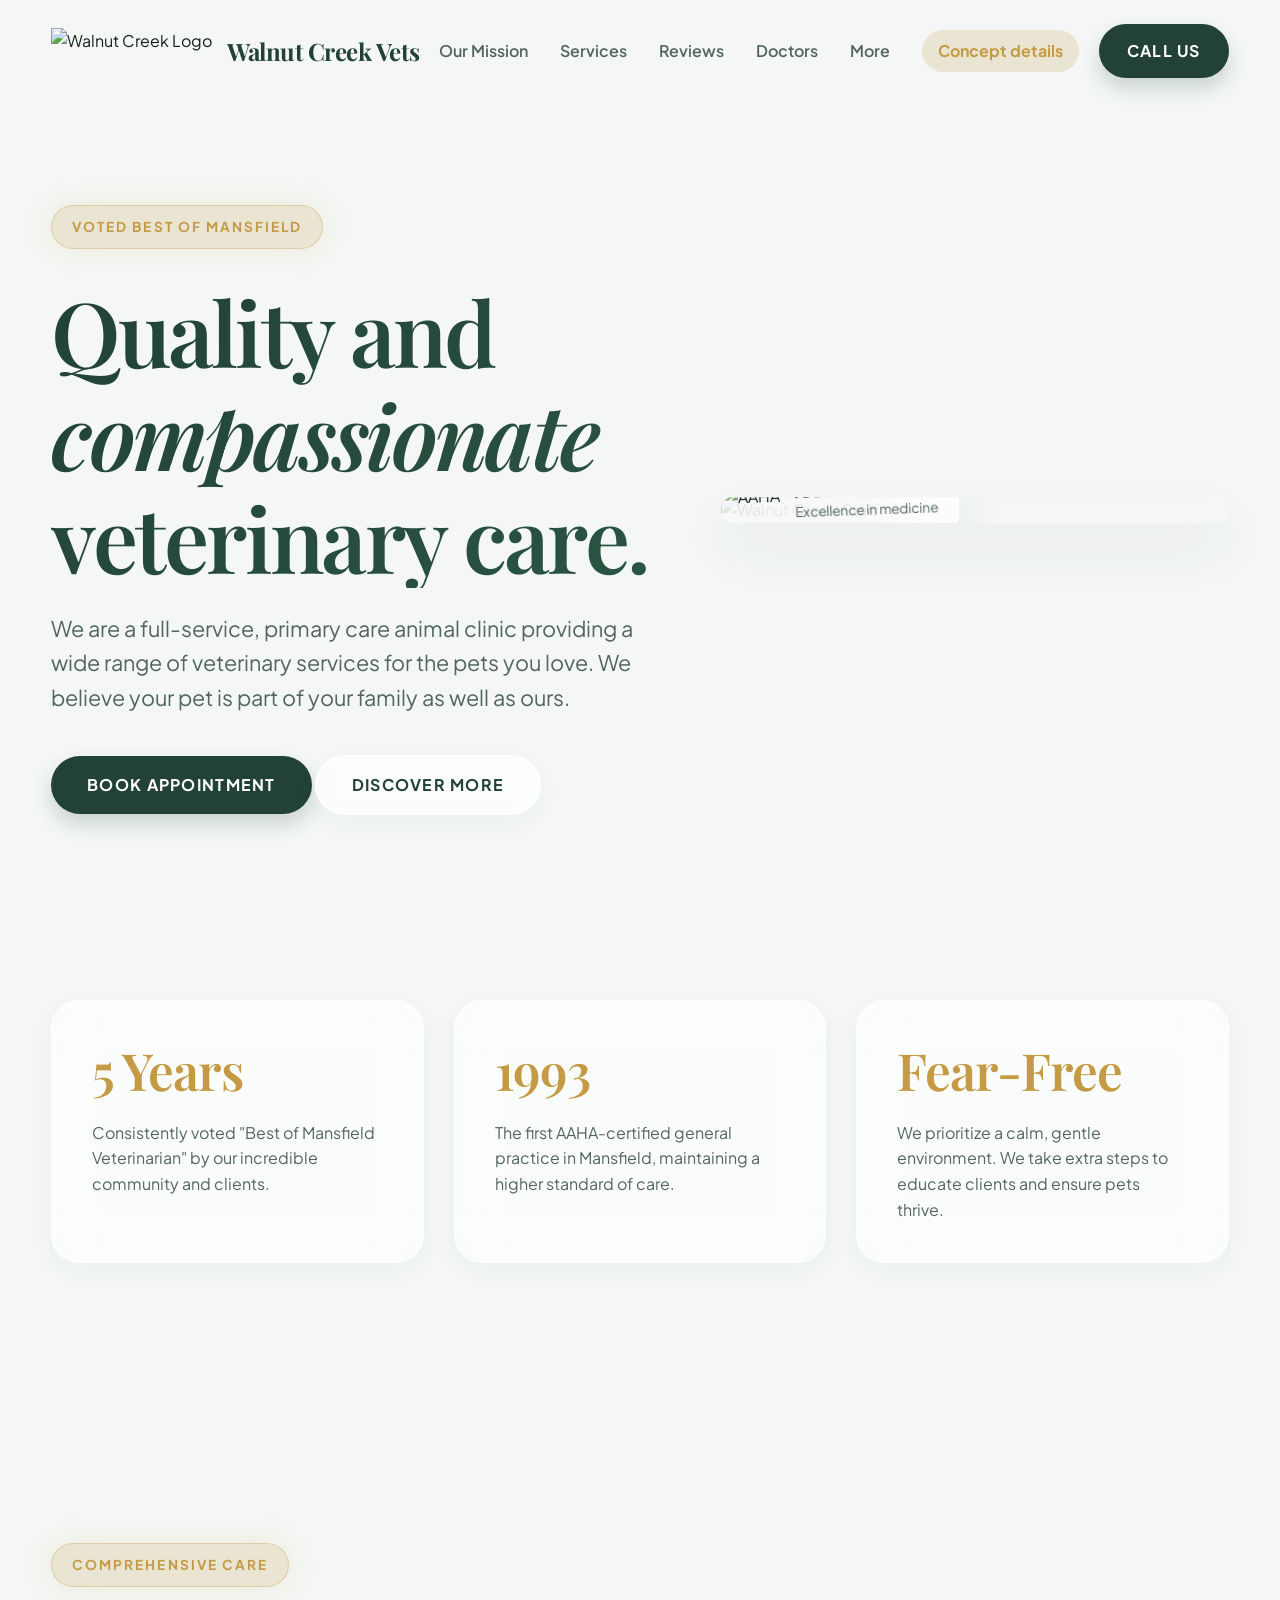
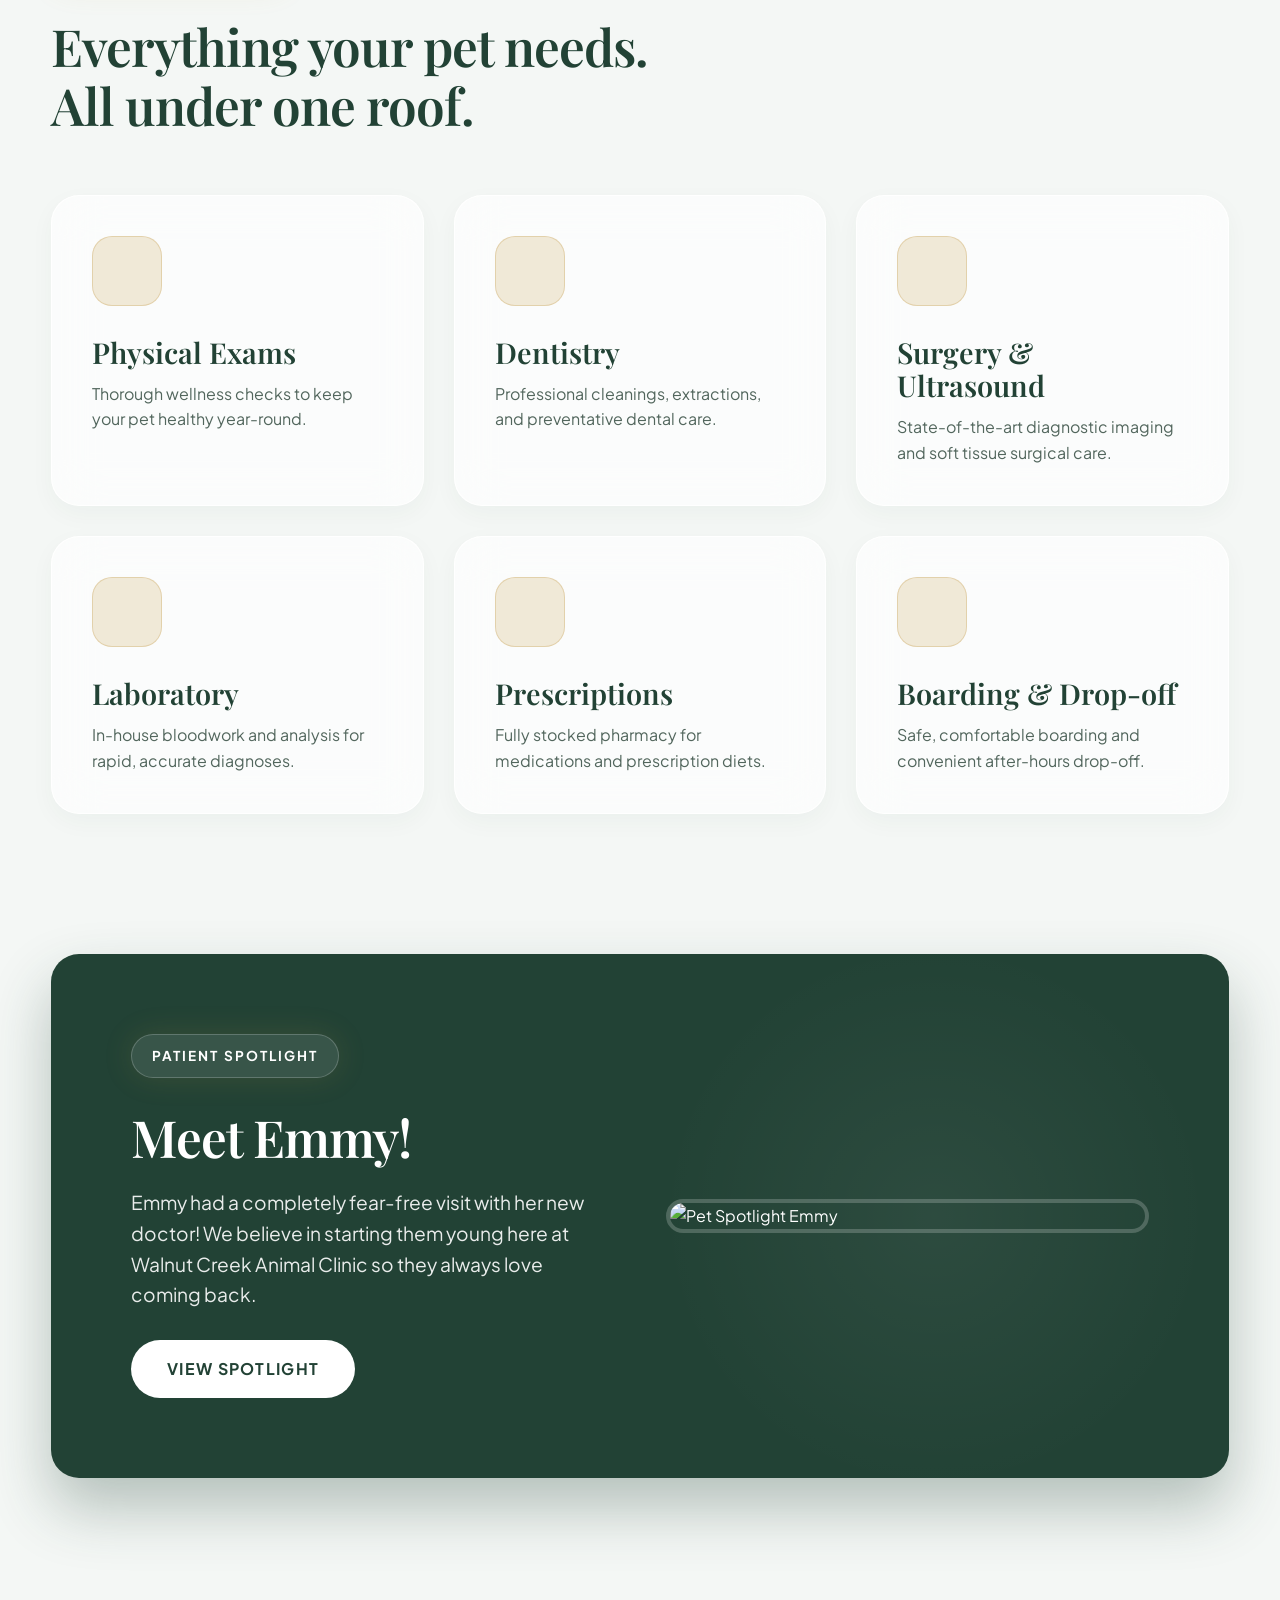
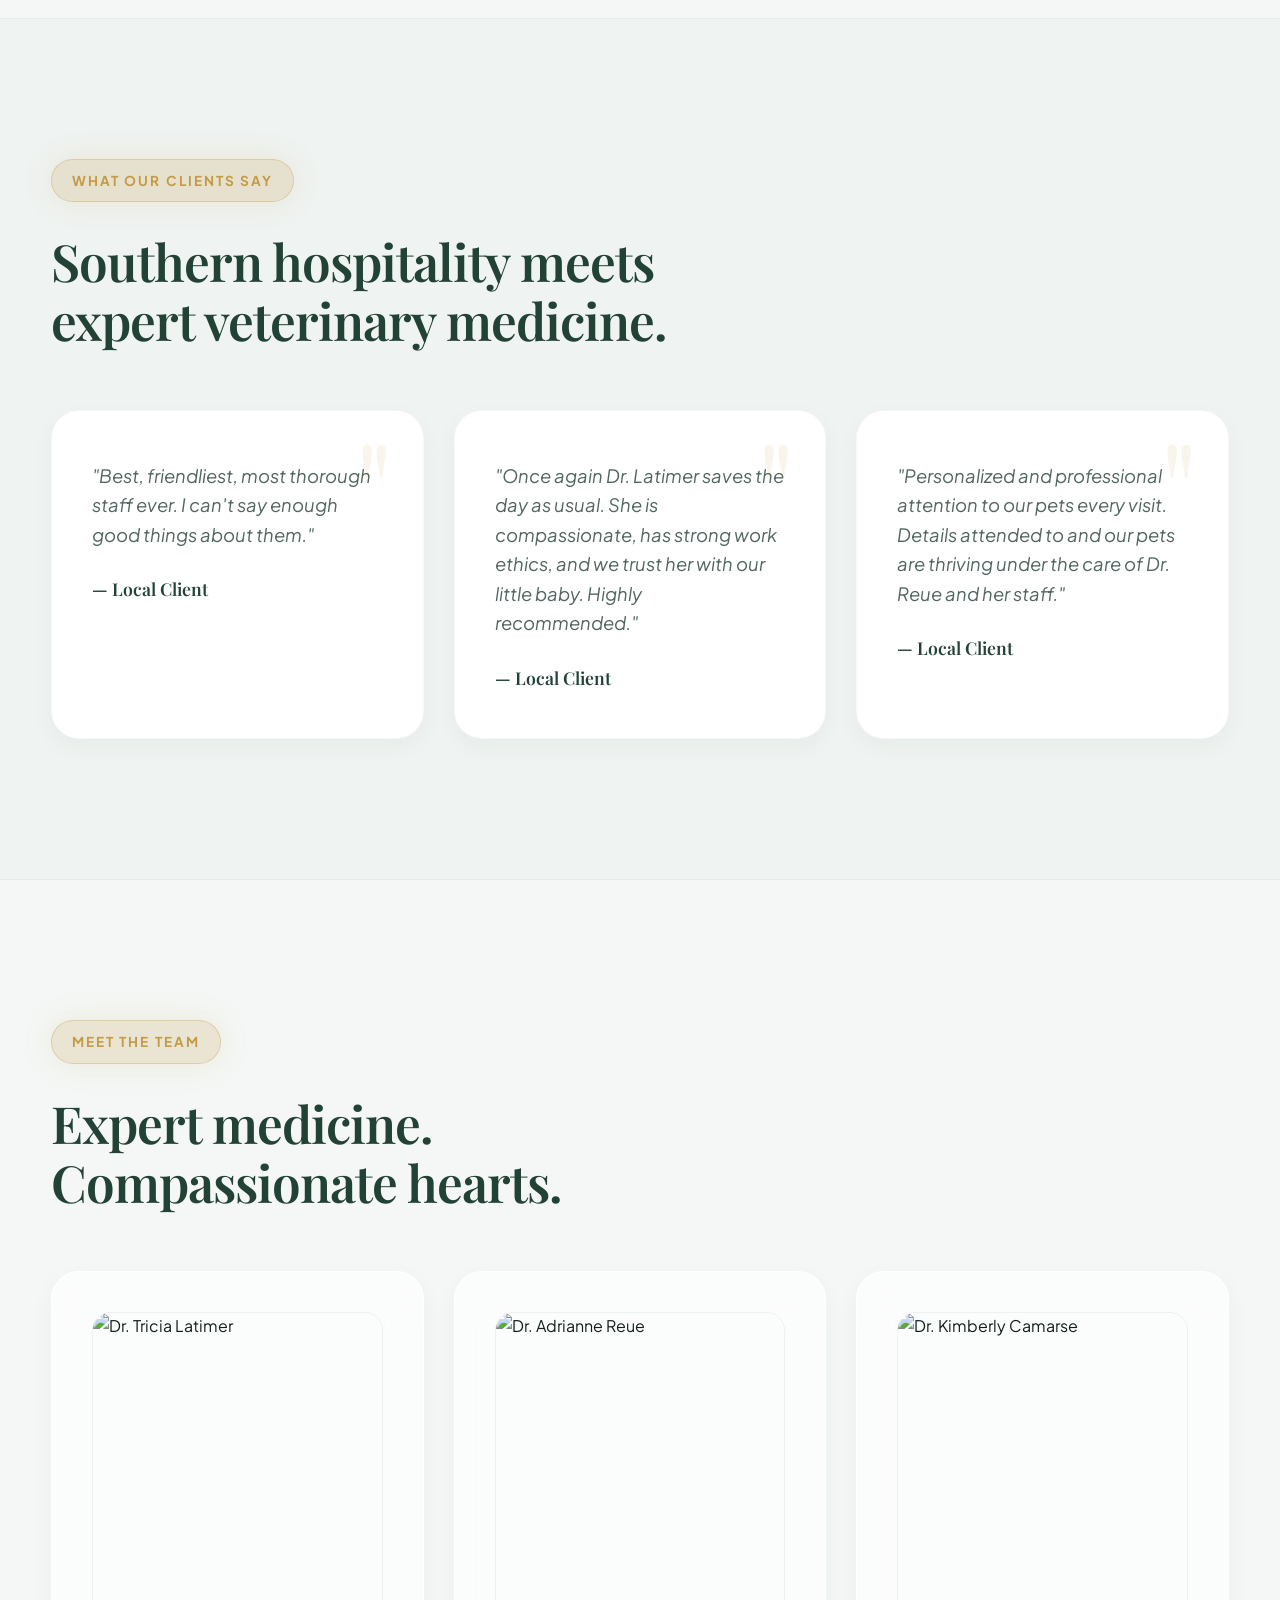
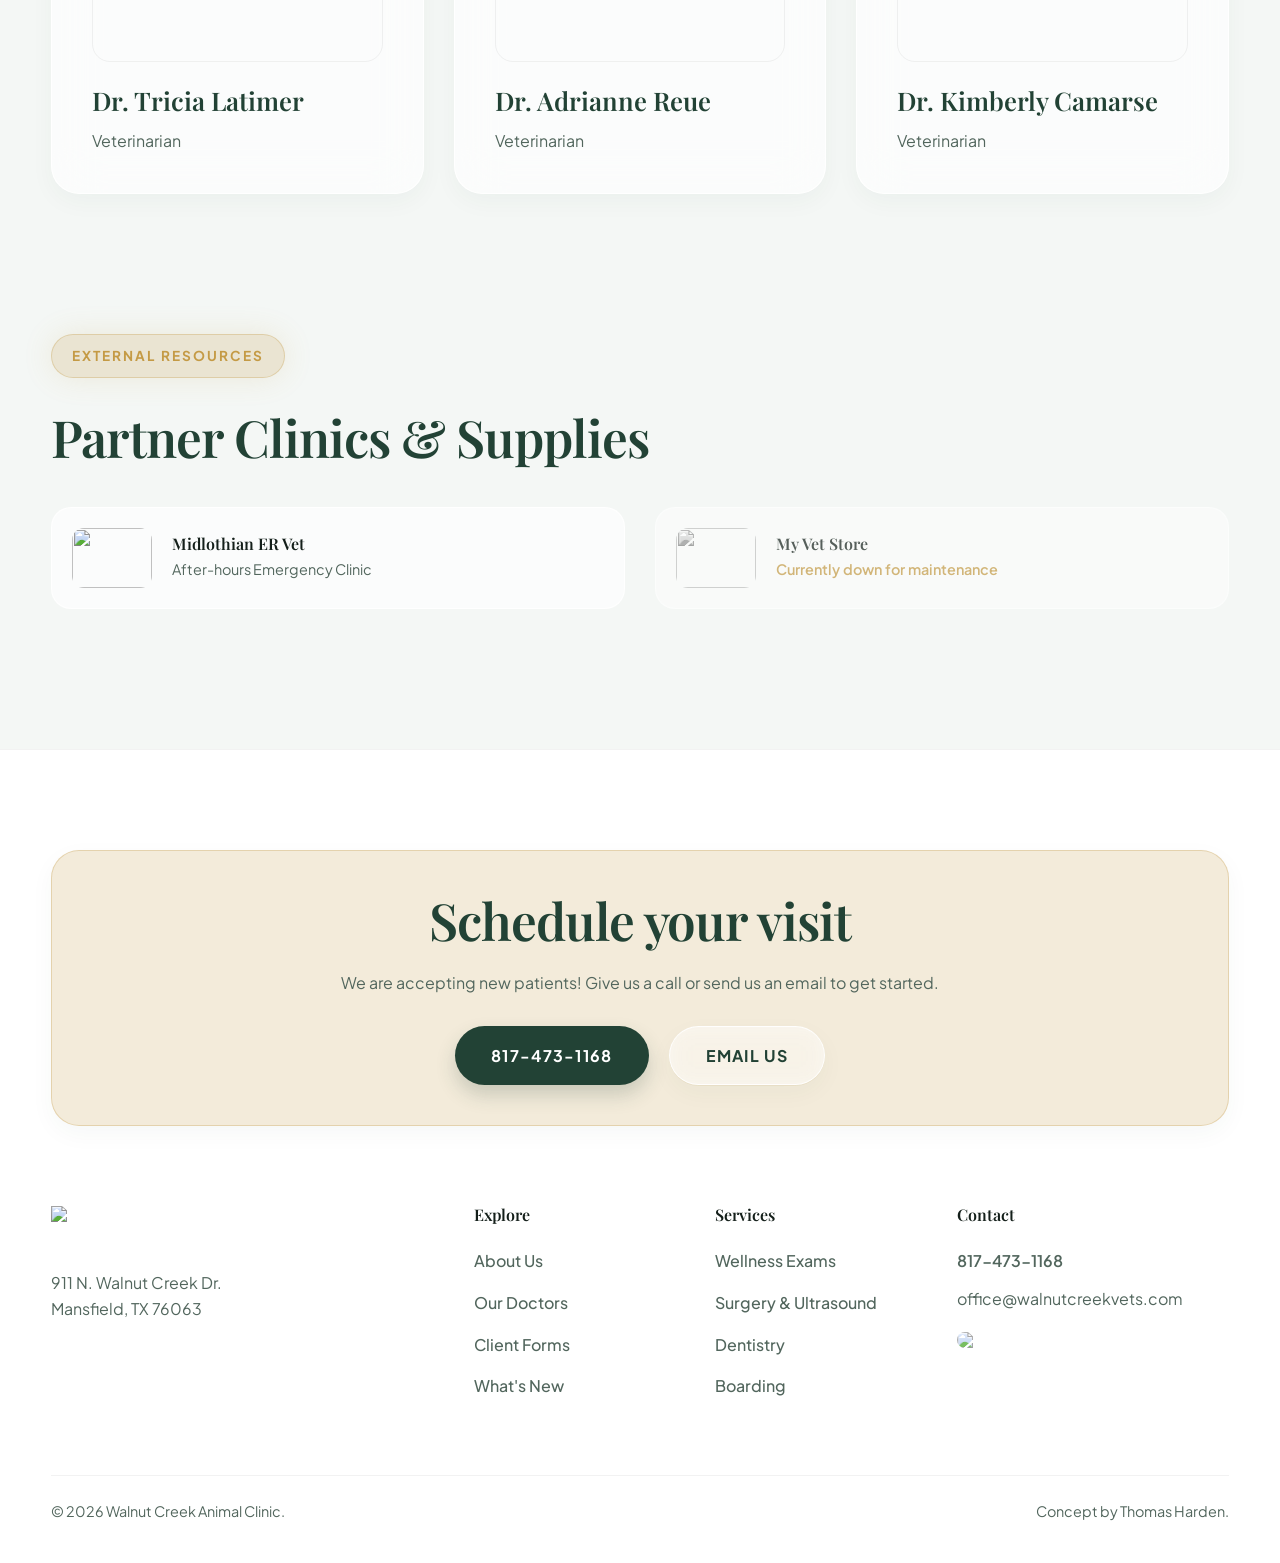
==== index.html @ d62e9578 "Walnut Creek Vets Concept" ====
<!DOCTYPE html>
<html lang="en">
<head>
<meta charset="UTF-8">
<meta name="viewport" content="width=device-width, initial-scale=1.0">
<title>Walnut Creek Animal Clinic | Mansfield, Texas</title>
<link rel="stylesheet" href="style.css">
<script src="https://unpkg.com/@phosphor-icons/web"></script>
</head>
<body>

<div class="ambient-glow"></div>

<!-- ========== NAV ========== -->
<header class="nav" id="nav">
  <div class="container nav-inner">
    <a href="#top" class="nav-logo" style="display: flex; align-items: center; gap: 15px;">
      <img src="http://walnutcreekvets.com/wp-content/uploads/2014/06/logo-wcac1.png" alt="Walnut Creek Logo" style="height: 45px; width: auto;">
      <span style="color: var(--primary); font-family: var(--display); font-weight: 700; font-size: 1.5rem; letter-spacing: -0.02em;">Walnut Creek <span>Vets</span></span>
    </a>
    <nav class="nav-links">
      <a href="#about">Our Mission</a>
      <div class="nav-dropdown">
        <a href="#services">Services <i class="ph ph-caret-down"></i></a>
        <div class="dropdown-menu">
          <a href="paywall.html">Wellness Exams</a>
          <a href="paywall.html">Dentistry</a>
          <a href="paywall.html">Surgery</a>
          <a href="paywall.html">Boarding</a>
        </div>
      </div>
      <a href="#reviews">Reviews</a>
      <a href="#doctors">Doctors</a>
      <div class="nav-dropdown">
        <a href="#resources">More <i class="ph ph-caret-down"></i></a>
        <div class="dropdown-menu">
          <a href="paywall.html">Forms</a>
          <a href="paywall.html">News & Blog</a>
          <a href="#resources">Resources</a>
        </div>
      </div>
      <a href="paywall.html" style="color: var(--accent); font-weight: 700; padding: 8px 16px; background: var(--accent-glow); border-radius: 100px;">Concept details</a>
    </nav>
    <a href="tel:817-473-1168" class="btn btn-primary" style="padding: 14px 28px;">Call Us</a>
  </div>
</header>

<!-- ========== HERO ========== -->
<section class="hero" id="top">
  <div class="container" style="display: flex; align-items: center; justify-content: space-between; gap: 60px; flex-wrap: wrap;">
    <div class="hero-content reveal" style="flex: 1.2; min-width: 350px;">
      <div class="hero-tag"><i class="ph-fill ph-star"></i> Voted Best of Mansfield</div>
      <h1 class="text-gradient">Quality and <i style="color:var(--accent);">compassionate</i><br>veterinary care.</h1>
      <p class="hero-desc">We are a full-service, primary care animal clinic providing a wide range of veterinary services for the pets you love. We believe your pet is part of your family as well as ours.</p>
      <div class="hero-actions">
        <a href="#contact" class="btn btn-primary">Book Appointment</a>
        <a href="#about" class="btn btn-glass">Discover More</a>
      </div>
    </div>
    <div class="reveal delay-1 hero-image-wrapper" style="flex: 1; min-width: 350px;">
      <img src="http://walnutcreekvets.com/wp-content/uploads/2017/09/DSC_00102-staffweb-1.jpg" alt="Walnut Creek Staff" style="width: 100%; height: auto; display: block; object-fit: cover;">
      
      <!-- Floating Badge -->
      <div class="glass-card" style="position: absolute; bottom: -20px; left: -20px; padding: 20px; display: flex; gap: 15px; align-items: center; transform: rotate(-2deg); box-shadow: var(--shadow-lg);">
        <img src="http://walnutcreekvets.com/wp-content/uploads/2019/02/American-animal-hospital-association-logo.png" alt="AAHA" style="height: 40px;">
        <div>
          <p style="font-weight: 700; color: var(--primary); line-height: 1.2;">AAHA Accredited</p>
          <p class="text-muted" style="font-size: 0.85rem;">Excellence in medicine</p>
        </div>
      </div>
    </div>
  </div>
</section>

<!-- ========== STATS & MISSION ========== -->
<section class="section" id="about" style="padding-top: 40px;">
  <div class="container">
    <div class="stats-grid">
      <div class="glass-card reveal">
        <h2 class="text-gold">5 Years</h2>
        <p class="text-muted">Consistently voted "Best of Mansfield Veterinarian" by our incredible community and clients.</p>
      </div>
      <div class="glass-card reveal delay-1">
        <h2 class="text-gold">1993</h2>
        <p class="text-muted">The first AAHA-certified general practice in Mansfield, maintaining a higher standard of care.</p>
      </div>
      <div class="glass-card reveal delay-2">
        <h2 class="text-gold">Fear-Free</h2>
        <p class="text-muted">We prioritize a calm, gentle environment. We take extra steps to educate clients and ensure pets thrive.</p>
      </div>
    </div>
  </div>
</section>

<!-- ========== SERVICES ========== -->
<section class="section" id="services">
  <div class="container">
    <div class="hero-tag reveal">Comprehensive Care</div>
    <h2 class="reveal delay-1">Everything your pet needs.<br>All under one roof.</h2>
    <div class="services-grid">
      <a href="paywall.html" class="glass-card reveal">
        <div class="service-icon"><i class="ph ph-stethoscope"></i></div>
        <h3>Physical Exams</h3>
        <p class="text-muted">Thorough wellness checks to keep your pet healthy year-round.</p>
      </a>
      <a href="paywall.html" class="glass-card reveal delay-1">
        <div class="service-icon"><i class="ph ph-tooth"></i></div>
        <h3>Dentistry</h3>
        <p class="text-muted">Professional cleanings, extractions, and preventative dental care.</p>
      </a>
      <a href="paywall.html" class="glass-card reveal delay-2">
        <div class="service-icon"><i class="ph ph-heartbeats"></i></div>
        <h3>Surgery & Ultrasound</h3>
        <p class="text-muted">State-of-the-art diagnostic imaging and soft tissue surgical care.</p>
      </a>
      <a href="paywall.html" class="glass-card reveal">
        <div class="service-icon"><i class="ph ph-flask"></i></div>
        <h3>Laboratory</h3>
        <p class="text-muted">In-house bloodwork and analysis for rapid, accurate diagnoses.</p>
      </a>
      <a href="paywall.html" class="glass-card reveal delay-1">
        <div class="service-icon"><i class="ph ph-pill"></i></div>
        <h3>Prescriptions</h3>
        <p class="text-muted">Fully stocked pharmacy for medications and prescription diets.</p>
      </a>
      <a href="paywall.html" class="glass-card reveal delay-2">
        <div class="service-icon"><i class="ph ph-house-line"></i></div>
        <h3>Boarding & Drop-off</h3>
        <p class="text-muted">Safe, comfortable boarding and convenient after-hours drop-off.</p>
      </a>
    </div>
  </div>
</section>

<!-- ========== SPOTLIGHT ========== -->
<section class="section" style="padding-top: 0;">
  <div class="container">
    <div class="spotlight-wrapper reveal">
      <div style="flex: 1; z-index: 1;">
        <div class="hero-tag" style="background: rgba(255,255,255,0.1); border-color: rgba(255,255,255,0.2); color: #FFF;">Patient Spotlight</div>
        <h2 style="color: #FFF;">Meet Emmy!</h2>
        <p style="font-size: 1.2rem; margin-bottom: 30px; color: rgba(255,255,255,0.9);">Emmy had a completely fear-free visit with her new doctor! We believe in starting them young here at Walnut Creek Animal Clinic so they always love coming back.</p>
        <a href="paywall.html" class="btn" style="background: #FFF; color: var(--primary);">View Spotlight</a>
      </div>
      <div style="flex: 1; z-index: 1; border-radius: 20px; overflow: hidden; border: 4px solid rgba(255,255,255,0.2);">
        <img src="http://walnutcreekvets.com/wp-content/uploads/2019/03/pic-slider-pet-spotlight_emmy.jpg" alt="Pet Spotlight Emmy" style="width: 100%; height: auto; object-fit: cover;">
      </div>
    </div>
  </div>
</section>

<!-- ========== REVIEWS ========== -->
<section class="section" id="reviews" style="background: rgba(34, 66, 53, 0.02); border-top: 1px solid rgba(0,0,0,0.03); border-bottom: 1px solid rgba(0,0,0,0.03);">
  <div class="container">
    <div class="hero-tag reveal">What Our Clients Say</div>
    <h2 class="reveal delay-1">Southern hospitality meets<br>expert veterinary medicine.</h2>
    
    <div class="reviews-grid">
      <div class="review-card reveal">
        <p class="text-muted" style="font-size: 1.15rem; margin-bottom: 30px; font-style: italic;">"Best, friendliest, most thorough staff ever. I can't say enough good things about them."</p>
        <h4 style="font-size: 1.1rem; color: var(--primary);">— Local Client</h4>
      </div>
      <div class="review-card reveal delay-1">
        <p class="text-muted" style="font-size: 1.15rem; margin-bottom: 30px; font-style: italic;">"Once again Dr. Latimer saves the day as usual. She is compassionate, has strong work ethics, and we trust her with our little baby. Highly recommended."</p>
        <h4 style="font-size: 1.1rem; color: var(--primary);">— Local Client</h4>
      </div>
      <div class="review-card reveal delay-2">
        <p class="text-muted" style="font-size: 1.15rem; margin-bottom: 30px; font-style: italic;">"Personalized and professional attention to our pets every visit. Details attended to and our pets are thriving under the care of Dr. Reue and her staff."</p>
        <h4 style="font-size: 1.1rem; color: var(--primary);">— Local Client</h4>
      </div>
    </div>
  </div>
</section>

<!-- ========== DOCTORS ========== -->
<section class="section" id="doctors">
  <div class="container">
    <div class="hero-tag reveal">Meet the Team</div>
    <h2 class="reveal delay-1">Expert medicine.<br>Compassionate hearts.</h2>
    
    <div class="services-grid" style="grid-template-columns: 1fr 1fr 1fr;">
      <div class="glass-card reveal">
        <div class="image-frame" style="margin-bottom: 24px; padding: 0;">
          <img src="https://walnutcreekvets.com/wp-content/uploads/2019/04/Latimer_Portrait-300x300.jpg" alt="Dr. Tricia Latimer">
        </div>
        <h3 style="font-size: 1.6rem;">Dr. Tricia Latimer</h3>
        <p class="text-muted">Veterinarian</p>
      </div>
      <div class="glass-card reveal delay-1">
        <div class="image-frame" style="margin-bottom: 24px; padding: 0;">
          <img src="https://walnutcreekvets.com/wp-content/uploads/2019/04/Reue_Portrait-300x300.jpg" alt="Dr. Adrianne Reue">
        </div>
        <h3 style="font-size: 1.6rem;">Dr. Adrianne Reue</h3>
        <p class="text-muted">Veterinarian</p>
      </div>
      <div class="glass-card reveal delay-2">
        <div class="image-frame" style="margin-bottom: 24px; padding: 0;">
          <img src="https://walnutcreekvets.com/wp-content/uploads/2019/04/Kim_Portrait-300x300.jpg" alt="Dr. Kimberly Camarse">
        </div>
        <h3 style="font-size: 1.6rem;">Dr. Kimberly Camarse</h3>
        <p class="text-muted">Veterinarian</p>
      </div>
    </div>
  </div>
</section>

<!-- ========== EXTERNAL RESOURCES ========== -->
<section class="section" id="resources" style="padding-top: 0;">
  <div class="container">
    <div class="hero-tag reveal">External Resources</div>
    <h2 class="reveal delay-1">Partner Clinics & Supplies</h2>
    
    <div style="display: grid; grid-template-columns: repeat(auto-fit, minmax(400px, 1fr)); gap: 30px; margin-top: 40px;">
      <a href="https://midloervet.com/" target="_blank" class="resource-card reveal">
        <div class="resource-img">
          <img src="http://walnutcreekvets.com/wp-content/uploads/thumb-cache/Midlo-ER-227528663b02e1bc713e6e4a3a41cb91-206x147-100-crop.jpg" style="width: 100%; height: 100%; object-fit: cover;">
        </div>
        <div>
          <h4 style="margin-bottom: 4px; color: var(--text-main);">Midlothian ER Vet</h4>
          <p class="text-muted" style="font-size: 0.9rem;">After-hours Emergency Clinic</p>
        </div>
        <i class="ph ph-arrow-up-right" style="margin-left: auto; font-size: 1.5rem; color: var(--text-muted);"></i>
      </a>

      <div class="resource-card reveal delay-1" style="opacity: 0.7; cursor: not-allowed;">
        <div class="resource-img">
          <img src="http://walnutcreekvets.com/wp-content/uploads/thumb-cache/My-Vet-Store-d3703aaef7f0122d89d8227ecad5243e-206x147-9-crop.png" style="width: 100%; height: 100%; object-fit: cover; filter: grayscale(1);">
        </div>
        <div>
          <h4 style="margin-bottom: 4px; color: var(--text-main);">My Vet Store</h4>
          <p class="text-gold" style="font-size: 0.9rem; font-weight: 600;"><i class="ph-fill ph-warning-circle"></i> Currently down for maintenance</p>
        </div>
      </div>
    </div>
  </div>
</section>


<!-- ========== FOOTER ========== -->
<footer id="contact">
  <div class="container">
    <div class="glass-card reveal" style="text-align:center; margin-bottom: 80px; background: var(--accent-glow); border-color: rgba(196, 154, 69, 0.3);">
      <h2 style="color: var(--primary);">Schedule your visit</h2>
      <p class="text-muted" style="max-width: 600px; margin: 0 auto 30px;">We are accepting new patients! Give us a call or send us an email to get started.</p>
      <div style="display: flex; gap: 20px; justify-content: center; flex-wrap: wrap;">
        <a href="tel:817-473-1168" class="btn btn-primary">817-473-1168</a>
        <a href="mailto:office@walnutcreekvets.com" class="btn btn-glass">Email Us</a>
      </div>
    </div>

    <div class="footer-grid">
      <div>
        <div class="nav-logo" style="margin-bottom: 24px; display: flex; align-items: center; gap: 15px;">
          <img src="http://walnutcreekvets.com/wp-content/uploads/2014/06/logo-wcac1.png" style="height: 40px;">
        </div>
        <p class="text-muted">911 N. Walnut Creek Dr.<br>Mansfield, TX 76063</p>
        <div style="display: flex; gap: 15px; margin-top: 20px;">
          <a href="#" style="color: var(--text-muted); font-size: 1.5rem;"><i class="ph-fill ph-facebook-logo"></i></a>
          <a href="#" style="color: var(--text-muted); font-size: 1.5rem;"><i class="ph-fill ph-google-logo"></i></a>
          <a href="#" style="color: var(--text-muted); font-size: 1.5rem;"><i class="ph-fill ph-yelp-logo"></i></a>
        </div>
      </div>
      <div>
        <h4 style="margin-bottom:24px; color:var(--text-main);">Explore</h4>
        <a href="paywall.html" class="footer-link">About Us</a>
        <a href="paywall.html" class="footer-link">Our Doctors</a>
        <a href="paywall.html" class="footer-link">Client Forms</a>
        <a href="paywall.html" class="footer-link">What's New</a>
      </div>
      <div>
        <h4 style="margin-bottom:24px; color:var(--text-main);">Services</h4>
        <a href="paywall.html" class="footer-link">Wellness Exams</a>
        <a href="paywall.html" class="footer-link">Surgery & Ultrasound</a>
        <a href="paywall.html" class="footer-link">Dentistry</a>
        <a href="paywall.html" class="footer-link">Boarding</a>
      </div>
      <div>
        <h4 style="margin-bottom:24px; color:var(--text-main);">Contact</h4>
        <p class="text-muted" style="margin-bottom: 12px; font-weight: 600;">817-473-1168</p>
        <p class="text-muted">office@walnutcreekvets.com</p>
        <img src="http://walnutcreekvets.com/wp-content/uploads/2014/06/pic-footer-map.png" style="margin-top: 20px; border-radius: 12px; opacity: 0.8;">
      </div>
    </div>
    <div style="border-top: 1px solid rgba(0,0,0,0.05); padding-top: 24px; display: flex; justify-content: space-between; align-items: center; flex-wrap: wrap; gap: 20px;">
      <p style="color: var(--text-muted); font-size: 0.9rem;">&copy; 2026 Walnut Creek Animal Clinic.</p>
      <p style="color: var(--text-muted); font-size: 0.9rem;">Concept by Thomas Harden.</p>
    </div>
  </div>
</footer>

<script>
// Scroll Reveal Animation
const reveals = document.querySelectorAll('.reveal');
const revealOnScroll = () => {
  const windowHeight = window.innerHeight;
  const elementVisible = 100;
  reveals.forEach(reveal => {
    const elementTop = reveal.getBoundingClientRect().top;
    if (elementTop < windowHeight - elementVisible) {
      reveal.classList.add('active');
    }
  });
};
window.addEventListener('scroll', revealOnScroll);
revealOnScroll();

// Navbar background on scroll
const nav = document.getElementById('nav');
window.addEventListener('scroll', () => {
  if (window.scrollY > 50) {
    nav.classList.add('scrolled');
  } else {
    nav.classList.remove('scrolled');
  }
});
</script>
</body>
</html>
---- style.css ----
/* ============================================================
   Walnut Creek Vets — Ultra Premium Light Concept
   Aesthetic: Pristine White, Sage Green, Warm Gold, Soft Glass
   ============================================================ */

@import url('https://fonts.googleapis.com/css2?family=Playfair+Display:ital,wght@0,400;0,600;0,700;1,400&family=Plus+Jakarta+Sans:wght@300;400;500;600;700&display=swap');

:root {
  --bg-main: #F4F7F5;
  --bg-card: #FFFFFF;
  --primary: #224235;
  --primary-light: #2A5443;
  --accent: #C49A45;
  --accent-glow: rgba(196, 154, 69, 0.2);
  --text-main: #141F1A;
  --text-muted: #52665D;
  --glass-bg: rgba(255, 255, 255, 0.65);
  --glass-border: rgba(255, 255, 255, 0.9);
  --shadow-sm: 0 8px 24px rgba(34, 66, 53, 0.04);
  --shadow-lg: 0 25px 50px rgba(34, 66, 53, 0.08);
  --shadow-glow: 0 0 30px rgba(196, 154, 69, 0.15);
  --display: 'Playfair Display', serif;
  --text: 'Plus Jakarta Sans', sans-serif;
  --ease-out-expo: cubic-bezier(0.16, 1, 0.3, 1);
  --radius: 28px;
}

* { margin: 0; padding: 0; box-sizing: border-box; }
html { scroll-behavior: smooth; background: var(--bg-main); }
body {
  font-family: var(--text); color: var(--text-main);
  background-color: var(--bg-main); line-height: 1.6;
  overflow-x: hidden; -webkit-font-smoothing: antialiased;
}
img { max-width: 100%; display: block; }
a { text-decoration: none; color: inherit; transition: 0.3s; }
ul { list-style: none; }

/* Animated Ambient Glow */
.ambient-glow {
  position: fixed; top: 0; left: 0; width: 100vw; height: 100vh; z-index: -1;
  background: 
    radial-gradient(circle at 10% 20%, rgba(34, 66, 53, 0.03), transparent 40%),
    radial-gradient(circle at 90% 80%, rgba(196, 154, 69, 0.04), transparent 50%),
    var(--bg-main);
  filter: blur(80px); animation: breathe 20s ease-in-out infinite alternate;
}
@keyframes breathe {
  0% { transform: scale(1); opacity: 0.7; }
  100% { transform: scale(1.1); opacity: 1; }
}

.container { width: min(1300px, 92vw); margin: 0 auto; position: relative; z-index: 1; }
.section { padding: 140px 0; position: relative; }

/* Typography */
h1, h2, h3, h4 { font-family: var(--display); line-height: 1.15; font-weight: 600; color: var(--primary); }
h1 { font-size: clamp(3.5rem, 7vw, 6rem); margin-bottom: 24px; letter-spacing: -0.03em; }
h2 { font-size: clamp(2.5rem, 4vw, 4rem); margin-bottom: 20px; letter-spacing: -0.02em;}
h3 { font-size: 1.8rem; margin-bottom: 12px; }
.text-gold { color: var(--accent); }
.text-gradient {
  background: linear-gradient(135deg, var(--primary), var(--primary-light));
  -webkit-background-clip: text; -webkit-text-fill-color: transparent;
}
.text-muted { color: var(--text-muted); }

/* Buttons */
.btn {
  display: inline-flex; align-items: center; justify-content: center;
  gap: 12px; font-family: var(--text); font-weight: 700; font-size: 1rem;
  padding: 16px 36px; border-radius: 100px;
  transition: all 0.5s var(--ease-out-expo); cursor: pointer; position: relative; overflow: hidden;
  text-transform: uppercase; letter-spacing: 0.08em; z-index: 1;
}
.btn::before {
  content: ''; position: absolute; top: 0; left: 0; width: 100%; height: 100%;
  background: rgba(255,255,255,0.1); transform: scaleX(0); transform-origin: right;
  transition: transform 0.5s var(--ease-out-expo); z-index: -1; border-radius: 100px;
}
.btn:hover::before { transform: scaleX(1); transform-origin: left; }
.btn-primary { background: var(--primary); color: #FFF; box-shadow: 0 10px 20px rgba(34, 66, 53, 0.2); }
.btn-primary:hover { transform: translateY(-4px); box-shadow: 0 15px 30px rgba(34, 66, 53, 0.3); }
.btn-glass {
  background: var(--glass-bg); border: 1px solid var(--glass-border);
  backdrop-filter: blur(12px); color: var(--primary); box-shadow: var(--shadow-sm);
}
.btn-glass:hover { background: #FFF; transform: translateY(-4px); box-shadow: var(--shadow-lg); }

/* Glassmorphism Cards */
.glass-card {
  background: var(--glass-bg); border: 1px solid var(--glass-border);
  backdrop-filter: blur(24px); border-radius: var(--radius); padding: 40px;
  box-shadow: var(--shadow-sm); transition: all 0.5s var(--ease-out-expo);
  position: relative; overflow: hidden;
}
.glass-card::before {
  content: ''; position: absolute; top: 0; left: -100%; width: 50%; height: 100%;
  background: linear-gradient(90deg, transparent, rgba(255,255,255,0.9), transparent);
  transform: skewX(-20deg); transition: 0.7s; z-index: 0;
}
.glass-card > * { position: relative; z-index: 1; }
.glass-card:hover { transform: translateY(-12px); box-shadow: var(--shadow-lg); border-color: rgba(196, 154, 69, 0.3); }
.glass-card:hover::before { left: 150%; }

/* Navigation */
.nav {
  position: fixed; top: 0; width: 100%; z-index: 1000; padding: 24px 0; transition: all 0.5s;
}
.nav.scrolled {
  padding: 16px 0; background: rgba(244, 247, 245, 0.85); backdrop-filter: blur(24px);
  border-bottom: 1px solid rgba(255,255,255,0.5); box-shadow: 0 10px 30px rgba(0,0,0,0.03);
}
.nav-inner { display: flex; justify-content: space-between; align-items: center; }
.nav-links { display: flex; gap: 32px; align-items: center; }
.nav-links a { font-weight: 600; font-size: 1rem; color: var(--text-muted); position: relative; }
.nav-links a::after {
  content: ''; position: absolute; bottom: -4px; left: 0; width: 100%; height: 2px;
  background: var(--accent); transform: scaleX(0); transform-origin: right; transition: transform 0.4s var(--ease-out-expo);
}
.nav-links a:hover { color: var(--primary); }
.nav-links a:hover::after { transform: scaleX(1); transform-origin: left; }

/* Dropdown styling */
.nav-dropdown { position: relative; }
.dropdown-menu {
  position: absolute; top: 100%; left: -20px; background: #FFF;
  border-radius: 16px; padding: 20px 0; box-shadow: var(--shadow-lg); border: 1px solid rgba(0,0,0,0.03);
  opacity: 0; visibility: hidden; transform: translateY(10px); transition: 0.3s;
  min-width: 200px; z-index: 100;
}
.nav-dropdown:hover .dropdown-menu { opacity: 1; visibility: visible; transform: translateY(0); }
.dropdown-menu a { display: block; padding: 10px 30px; font-weight: 500; }
.dropdown-menu a::after { display: none; }
.dropdown-menu a:hover { background: rgba(196, 154, 69, 0.05); color: var(--accent); }

/* Hero Section */
.hero { min-height: 100vh; display: flex; align-items: center; padding-top: 120px; }
.hero-tag {
  display: inline-block; padding: 10px 20px; border-radius: 100px;
  background: var(--accent-glow); border: 1px solid rgba(196, 154, 69, 0.3);
  color: var(--accent); font-weight: 700; font-size: 0.85rem;
  margin-bottom: 30px; text-transform: uppercase; letter-spacing: 0.15em;
  box-shadow: var(--shadow-glow);
}
.hero-desc { font-size: 1.35rem; color: var(--text-muted); margin-bottom: 40px; max-width: 600px; font-weight: 400; }
.hero-image-wrapper {
  position: relative; border-radius: var(--radius); overflow: hidden;
  box-shadow: var(--shadow-lg); transform: rotate(2deg); transition: transform 0.5s var(--ease-out-expo);
}
.hero-image-wrapper:hover { transform: rotate(0deg) scale(1.02); }

/* Features & Grids */
.stats-grid { display: grid; grid-template-columns: repeat(auto-fit, minmax(280px, 1fr)); gap: 30px; margin-top: 60px; }
.services-grid { display: grid; grid-template-columns: repeat(auto-fit, minmax(320px, 1fr)); gap: 30px; margin-top: 60px; }
.service-icon {
  width: 70px; height: 70px; border-radius: 20px; background: var(--accent-glow);
  display: flex; align-items: center; justify-content: center; margin-bottom: 30px;
  color: var(--accent); font-size: 2.2rem; border: 1px solid rgba(196, 154, 69, 0.3);
  transition: 0.4s;
}
.glass-card:hover .service-icon { transform: scale(1.1) rotate(5deg); background: var(--accent); color: #FFF; }

/* Image Frame */
.image-frame {
  border-radius: calc(var(--radius) - 10px); overflow: hidden;
  border: 1px solid rgba(0,0,0,0.05); min-height: 350px; position: relative;
}
.image-frame img { width: 100%; height: 100%; object-fit: cover; transition: transform 0.8s var(--ease-out-expo); }
.glass-card:hover .image-frame img { transform: scale(1.05); }

/* Review Carousel / Grid */
.reviews-grid { display: grid; grid-template-columns: repeat(auto-fit, minmax(340px, 1fr)); gap: 30px; margin-top: 60px; }
.review-card {
  padding: 50px 40px; background: #FFF; border-radius: var(--radius);
  box-shadow: var(--shadow-sm); border: 1px solid rgba(0,0,0,0.03); position: relative;
  transition: all 0.4s var(--ease-out-expo);
}
.review-card:hover { transform: translateY(-10px); box-shadow: var(--shadow-lg); }
.review-card::before {
  content: '"'; position: absolute; top: 10px; right: 30px;
  font-family: var(--display); font-size: 8rem; color: rgba(196, 154, 69, 0.1); line-height: 1;
}

/* Spotlight Section */
.spotlight-wrapper {
  background: var(--primary); border-radius: var(--radius); padding: 80px;
  display: flex; gap: 60px; align-items: center; color: #FFF; position: relative; overflow: hidden;
  box-shadow: 0 30px 60px rgba(34, 66, 53, 0.3);
}
.spotlight-wrapper::after {
  content: ''; position: absolute; top: 0; right: 0; width: 50%; height: 100%;
  background: radial-gradient(circle at center, rgba(255,255,255,0.05) 0%, transparent 70%);
}

/* External Resources Links */
.resource-card {
  display: flex; align-items: center; gap: 20px; padding: 20px;
  background: var(--glass-bg); border-radius: 20px; border: 1px solid var(--glass-border);
  transition: 0.4s;
}
.resource-card:hover { background: #FFF; transform: translateX(10px); border-color: var(--accent); }
.resource-img { width: 80px; height: 60px; border-radius: 12px; overflow: hidden; }

/* Reveal Animations */
.reveal { opacity: 0; transform: translateY(50px); transition: all 1.2s var(--ease-out-expo); }
.reveal.active { opacity: 1; transform: translateY(0); }
.delay-1 { transition-delay: 0.1s; }
.delay-2 { transition-delay: 0.2s; }
.delay-3 { transition-delay: 0.3s; }

/* Footer */
footer { background: #FFF; padding: 100px 0 40px; border-top: 1px solid rgba(0,0,0,0.05); }
.footer-grid { display: grid; grid-template-columns: 2fr 1fr 1fr 1.5fr; gap: 60px; margin-bottom: 60px; }
.footer-link { display: block; color: var(--text-muted); margin-bottom: 16px; transition: 0.3s; font-weight: 500; }
.footer-link:hover { color: var(--primary); transform: translateX(8px); }

@media (max-width: 1000px) {
  .hero-content { text-align: center; margin: 0 auto; }
  .hero-actions { justify-content: center; }
  .nav-links { display: none; }
  .footer-grid { grid-template-columns: 1fr; gap: 50px; }
  .spotlight-wrapper { flex-direction: column; padding: 40px; text-align: center; }
}
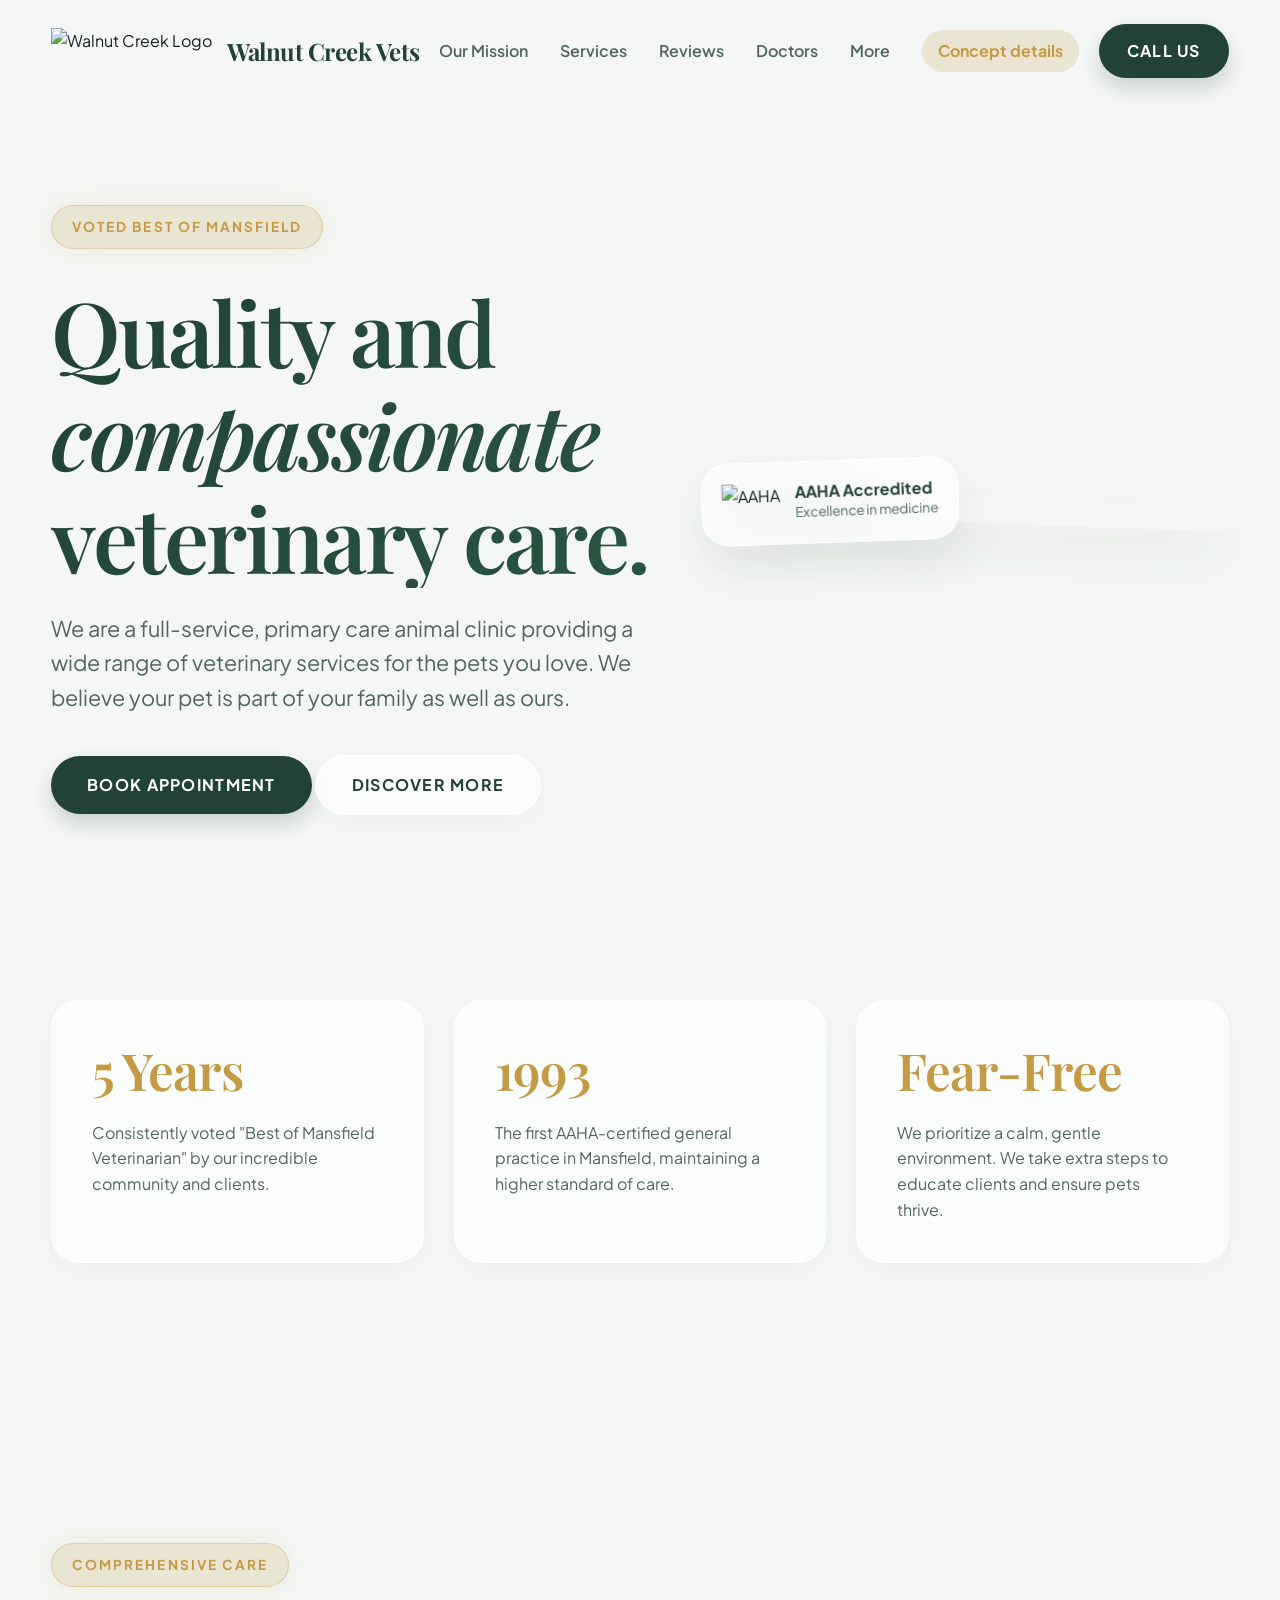
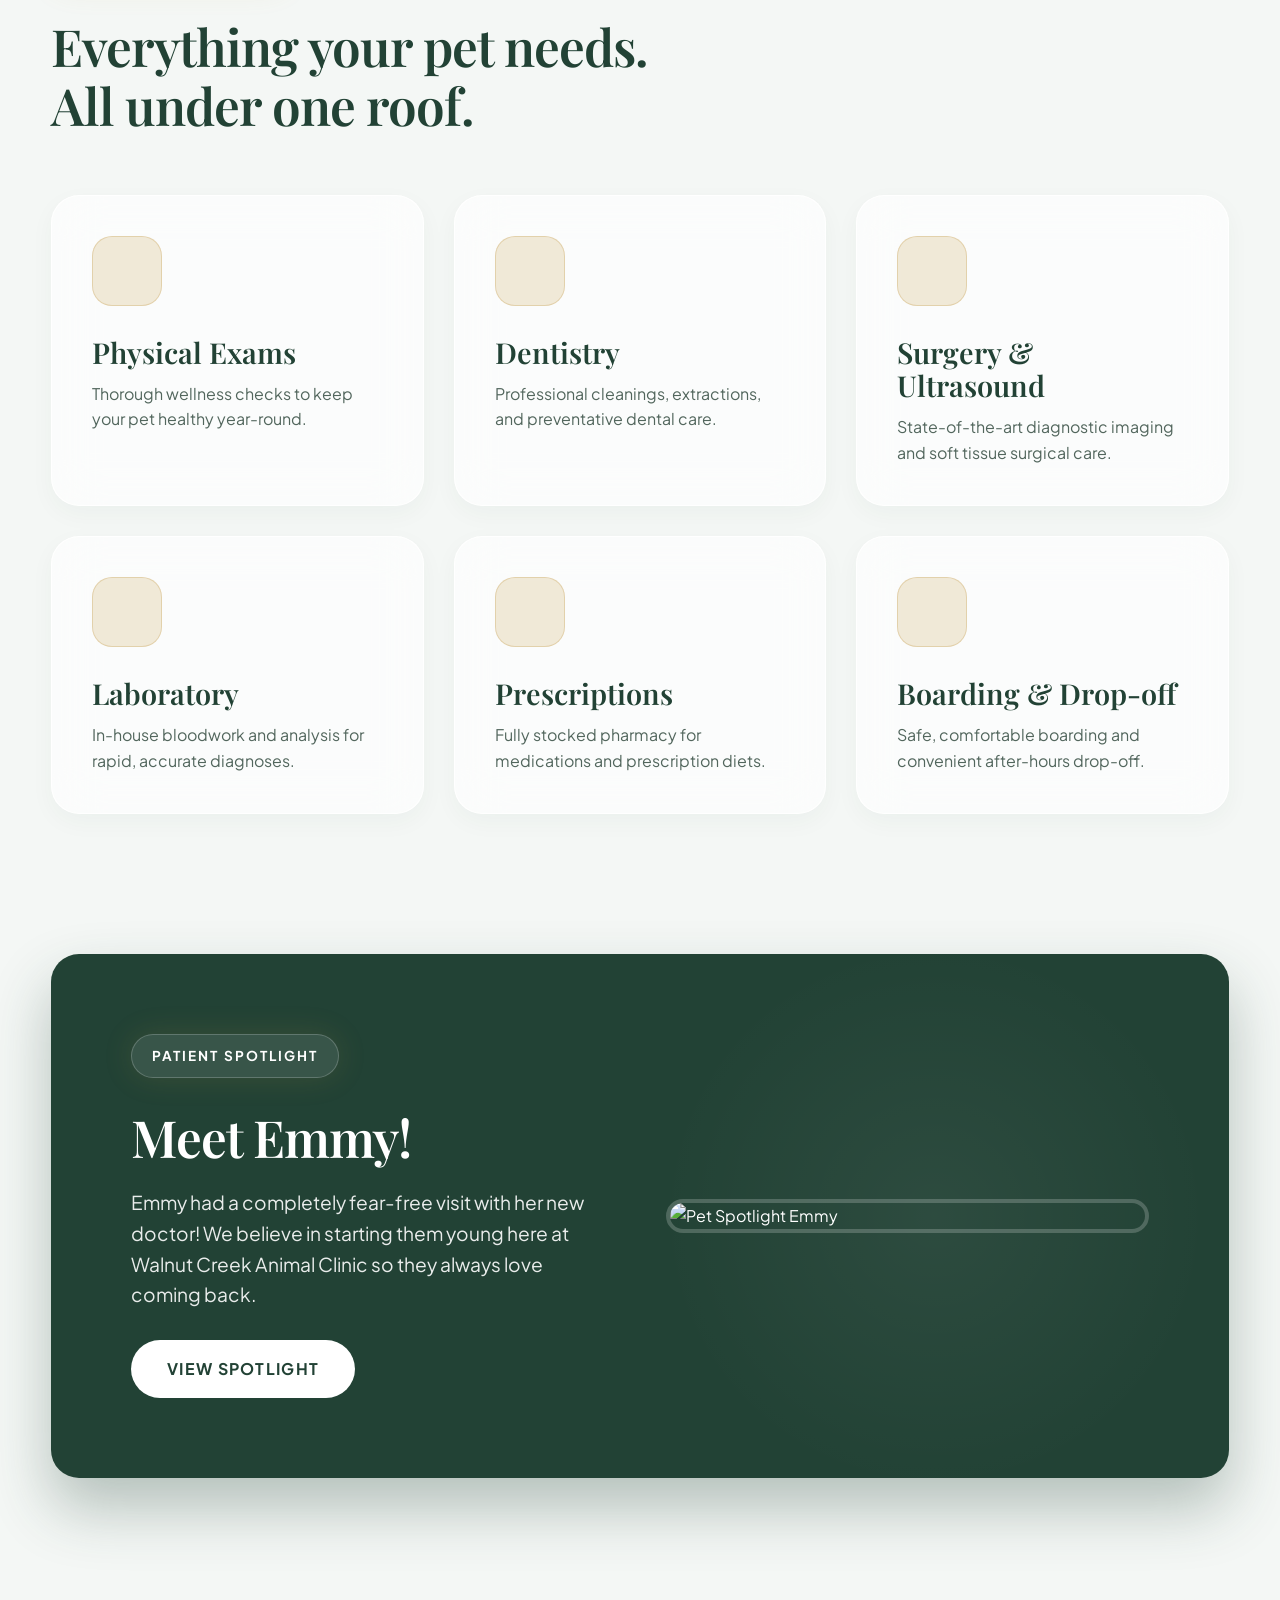
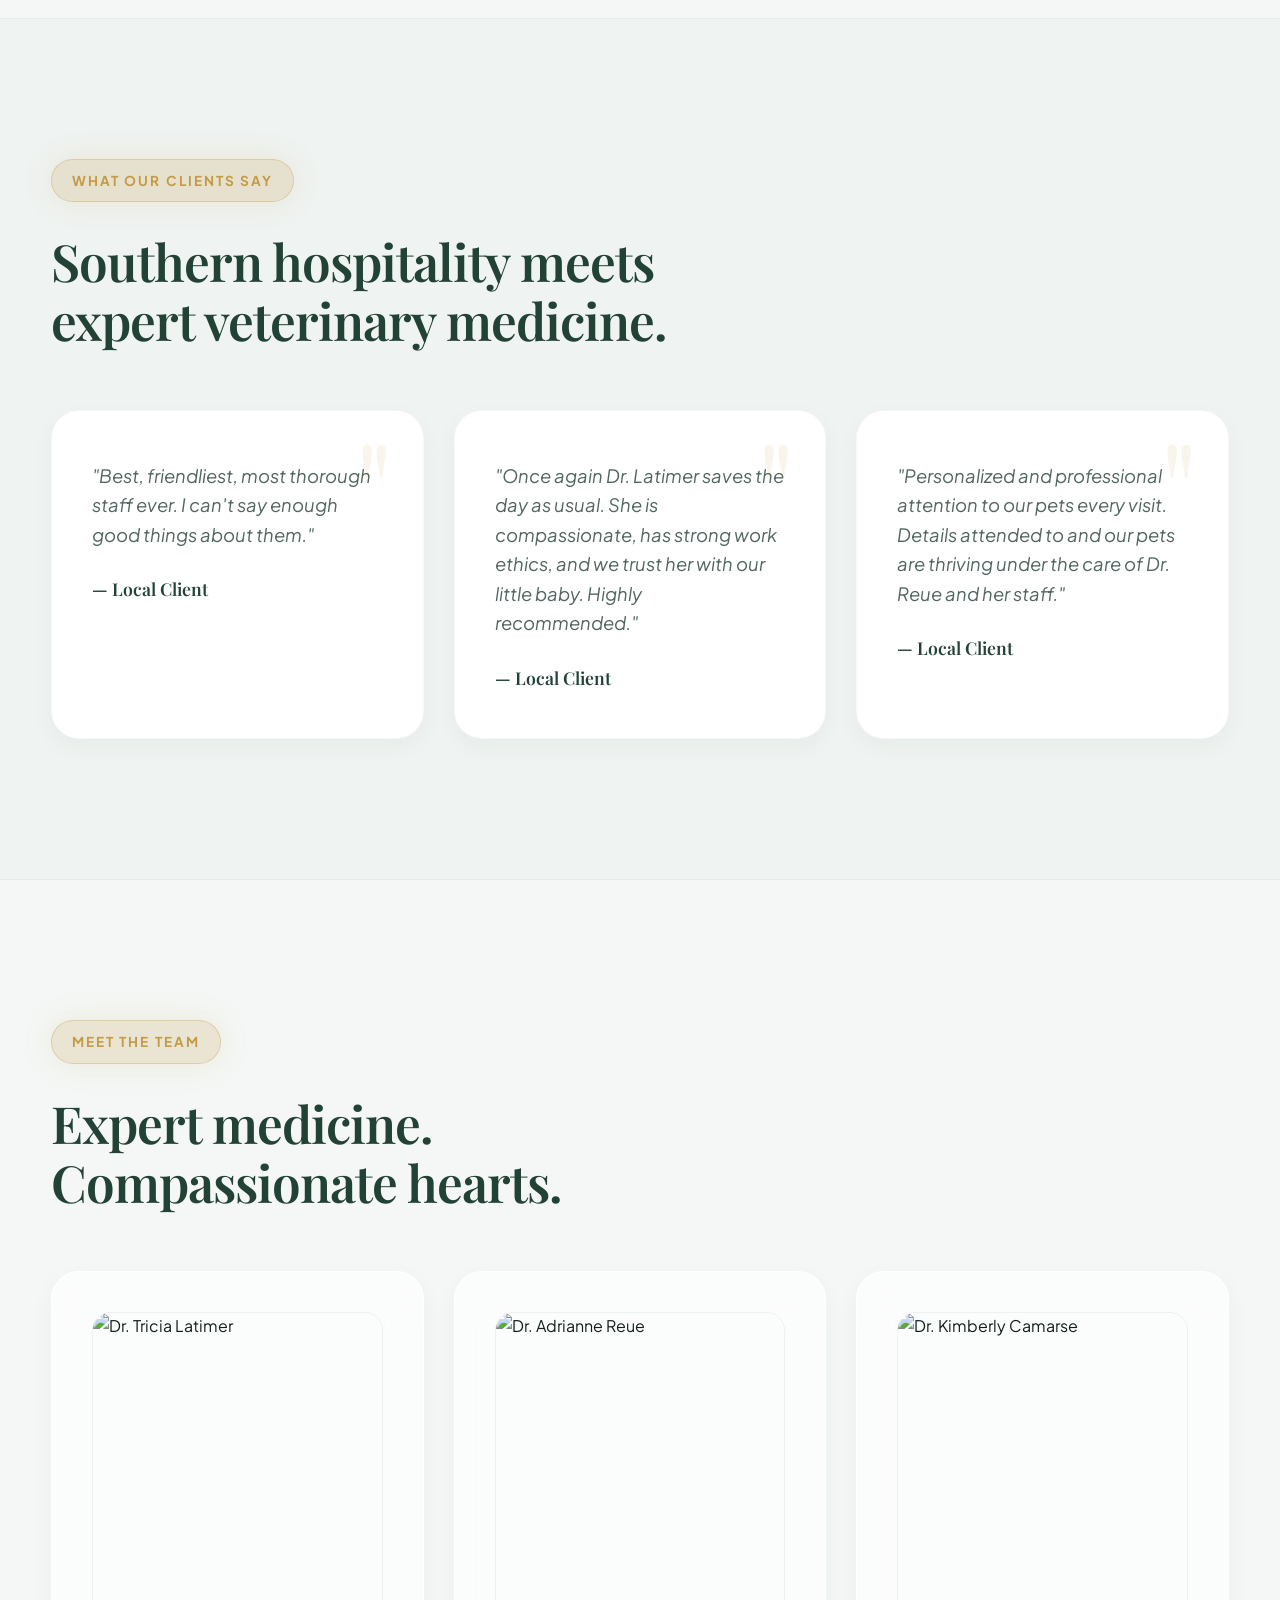
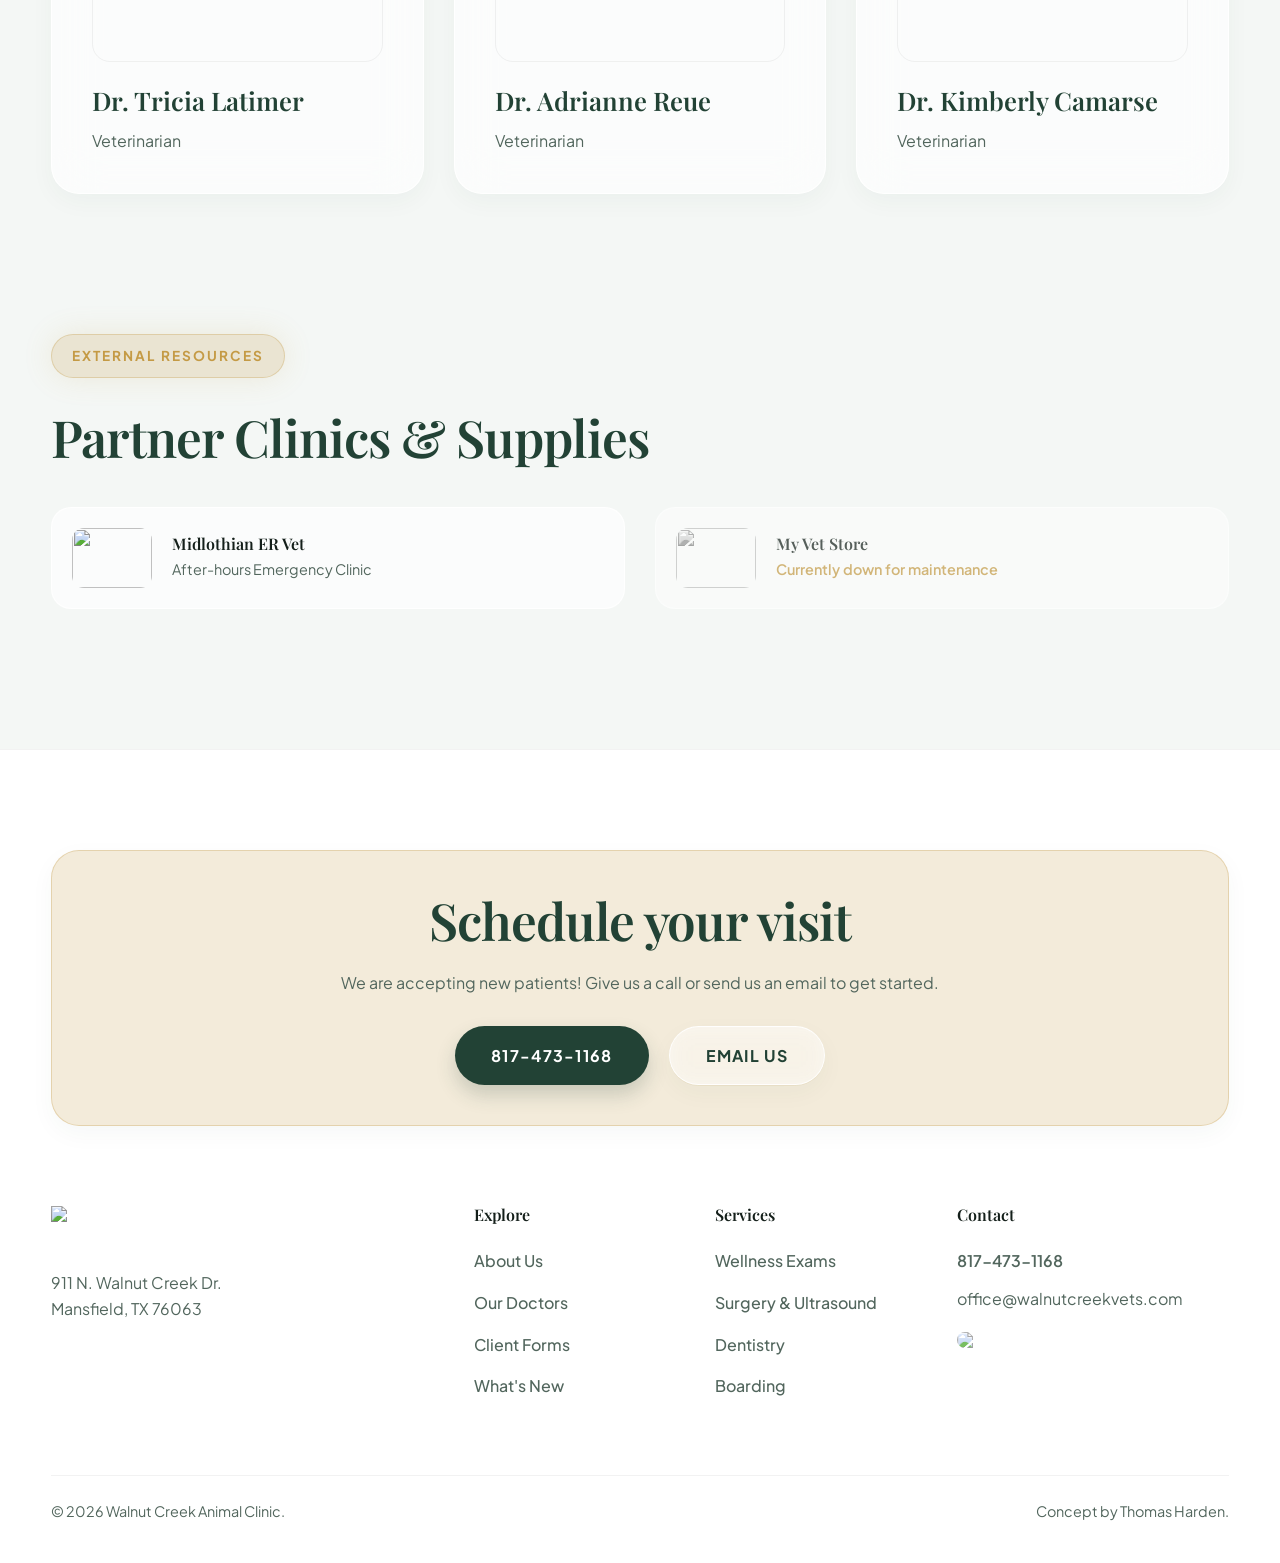
==== commit 9ff07350: "Fix mobile responsive layout and badge clipping" ====
--- a/index.html
+++ b/index.html
@@ -18,7 +18,7 @@
       <img src="http://walnutcreekvets.com/wp-content/uploads/2014/06/logo-wcac1.png" alt="Walnut Creek Logo" style="height: 45px; width: auto;">
       <span style="color: var(--primary); font-family: var(--display); font-weight: 700; font-size: 1.5rem; letter-spacing: -0.02em;">Walnut Creek <span>Vets</span></span>
     </a>
-    <nav class="nav-links">
+    <nav class="nav-links" id="navLinks">
       <a href="#about">Our Mission</a>
       <div class="nav-dropdown">
         <a href="#services">Services <i class="ph ph-caret-down"></i></a>
@@ -40,8 +40,14 @@
         </div>
       </div>
       <a href="paywall.html" style="color: var(--accent); font-weight: 700; padding: 8px 16px; background: var(--accent-glow); border-radius: 100px;">Concept details</a>
+      <a href="tel:817-473-1168" class="btn btn-primary" style="padding: 14px 28px; display: none;" id="mobileCallBtn">Call Us</a>
     </nav>
-    <a href="tel:817-473-1168" class="btn btn-primary" style="padding: 14px 28px;">Call Us</a>
+    <div style="display: flex; align-items: center; gap: 20px;">
+      <a href="tel:817-473-1168" class="btn btn-primary nav-call-btn" style="padding: 14px 28px;">Call Us</a>
+      <div class="mobile-menu-btn" id="mobileMenuBtn">
+        <i class="ph ph-list" style="font-size: 2.2rem; color: var(--primary);"></i>
+      </div>
+    </div>
   </div>
 </header>
 
@@ -57,12 +63,14 @@
         <a href="#about" class="btn btn-glass">Discover More</a>
       </div>
     </div>
-    <div class="reveal delay-1 hero-image-wrapper" style="flex: 1; min-width: 350px;">
-      <img src="http://walnutcreekvets.com/wp-content/uploads/2017/09/DSC_00102-staffweb-1.jpg" alt="Walnut Creek Staff" style="width: 100%; height: auto; display: block; object-fit: cover;">
+    <div class="reveal delay-1" style="flex: 1; min-width: 350px; position: relative;">
+      <div class="hero-image-wrapper">
+        <img src="https://walnutcreekvets.com/wp-content/uploads/2017/09/DSC_00102-staffweb-1.jpg" alt="Walnut Creek Staff" style="width: 100%; height: auto; display: block; object-fit: cover;">
+      </div>
       
       <!-- Floating Badge -->
-      <div class="glass-card" style="position: absolute; bottom: -20px; left: -20px; padding: 20px; display: flex; gap: 15px; align-items: center; transform: rotate(-2deg); box-shadow: var(--shadow-lg);">
-        <img src="http://walnutcreekvets.com/wp-content/uploads/2019/02/American-animal-hospital-association-logo.png" alt="AAHA" style="height: 40px;">
+      <div class="glass-card badge-card" style="position: absolute; bottom: -20px; left: -20px; padding: 20px; display: flex; gap: 15px; align-items: center; transform: rotate(-2deg); box-shadow: var(--shadow-lg); z-index: 10;">
+        <img src="https://walnutcreekvets.com/wp-content/uploads/2019/02/American-animal-hospital-association-logo.png" alt="AAHA" style="height: 40px;">
         <div>
           <p style="font-weight: 700; color: var(--primary); line-height: 1.2;">AAHA Accredited</p>
           <p class="text-muted" style="font-size: 0.85rem;">Excellence in medicine</p>
@@ -289,6 +297,13 @@
 </footer>
 
 <script>
+// Mobile Menu Toggle
+const mobileBtn = document.getElementById('mobileMenuBtn');
+const navLinks = document.getElementById('navLinks');
+mobileBtn.addEventListener('click', () => {
+  navLinks.classList.toggle('active');
+});
+
 // Scroll Reveal Animation
 const reveals = document.querySelectorAll('.reveal');
 const revealOnScroll = () => {
--- a/style.css
+++ b/style.css
@@ -215,10 +215,35 @@
 .footer-link { display: block; color: var(--text-muted); margin-bottom: 16px; transition: 0.3s; font-weight: 500; }
 .footer-link:hover { color: var(--primary); transform: translateX(8px); }
 
+.mobile-menu-btn { display: none; cursor: pointer; }
+
 @media (max-width: 1000px) {
-  .hero-content { text-align: center; margin: 0 auto; }
+  .nav-inner { position: relative; }
+  .nav-call-btn { display: none; }
+  .mobile-menu-btn { display: block; }
+  #mobileCallBtn { display: inline-flex !important; margin-top: 10px; width: 100%; }
+
+  .nav-links {
+    position: absolute; top: 100%; left: 0; width: 100%;
+    background: rgba(255, 255, 255, 0.98); backdrop-filter: blur(20px);
+    border-bottom: 1px solid rgba(0,0,0,0.05); box-shadow: var(--shadow-lg);
+    flex-direction: column; align-items: stretch; gap: 10px;
+    padding: 30px 20px; opacity: 0; visibility: hidden; transition: 0.3s;
+  }
+  .nav-links.active { opacity: 1; visibility: visible; }
+  .nav-dropdown:hover .dropdown-menu { position: relative; left: 0; top: 0; box-shadow: none; border: none; padding: 10px 0 0 20px; background: transparent; }
+
+  .hero { padding-top: 140px; }
+  .hero-content { text-align: center; margin: 0 auto; flex: 100%; }
   .hero-actions { justify-content: center; }
-  .nav-links { display: none; }
-  .footer-grid { grid-template-columns: 1fr; gap: 50px; }
-  .spotlight-wrapper { flex-direction: column; padding: 40px; text-align: center; }
-}
+  .hero-image-wrapper { flex: 100%; }
+  
+  .badge-card { bottom: -10px !important; left: 10px !important; right: 10px !important; transform: none !important; width: auto; justify-content: center; padding: 15px !important; }
+
+  .stats-grid, .services-grid, .reviews-grid, .footer-grid { grid-template-columns: 1fr; gap: 40px; }
+  .spotlight-wrapper { flex-direction: column; padding: 40px 20px; text-align: center; }
+  
+  h1 { font-size: clamp(2.5rem, 8vw, 3.5rem); }
+  h2 { font-size: clamp(2rem, 6vw, 2.5rem); }
+  .section { padding: 80px 0; }
+}
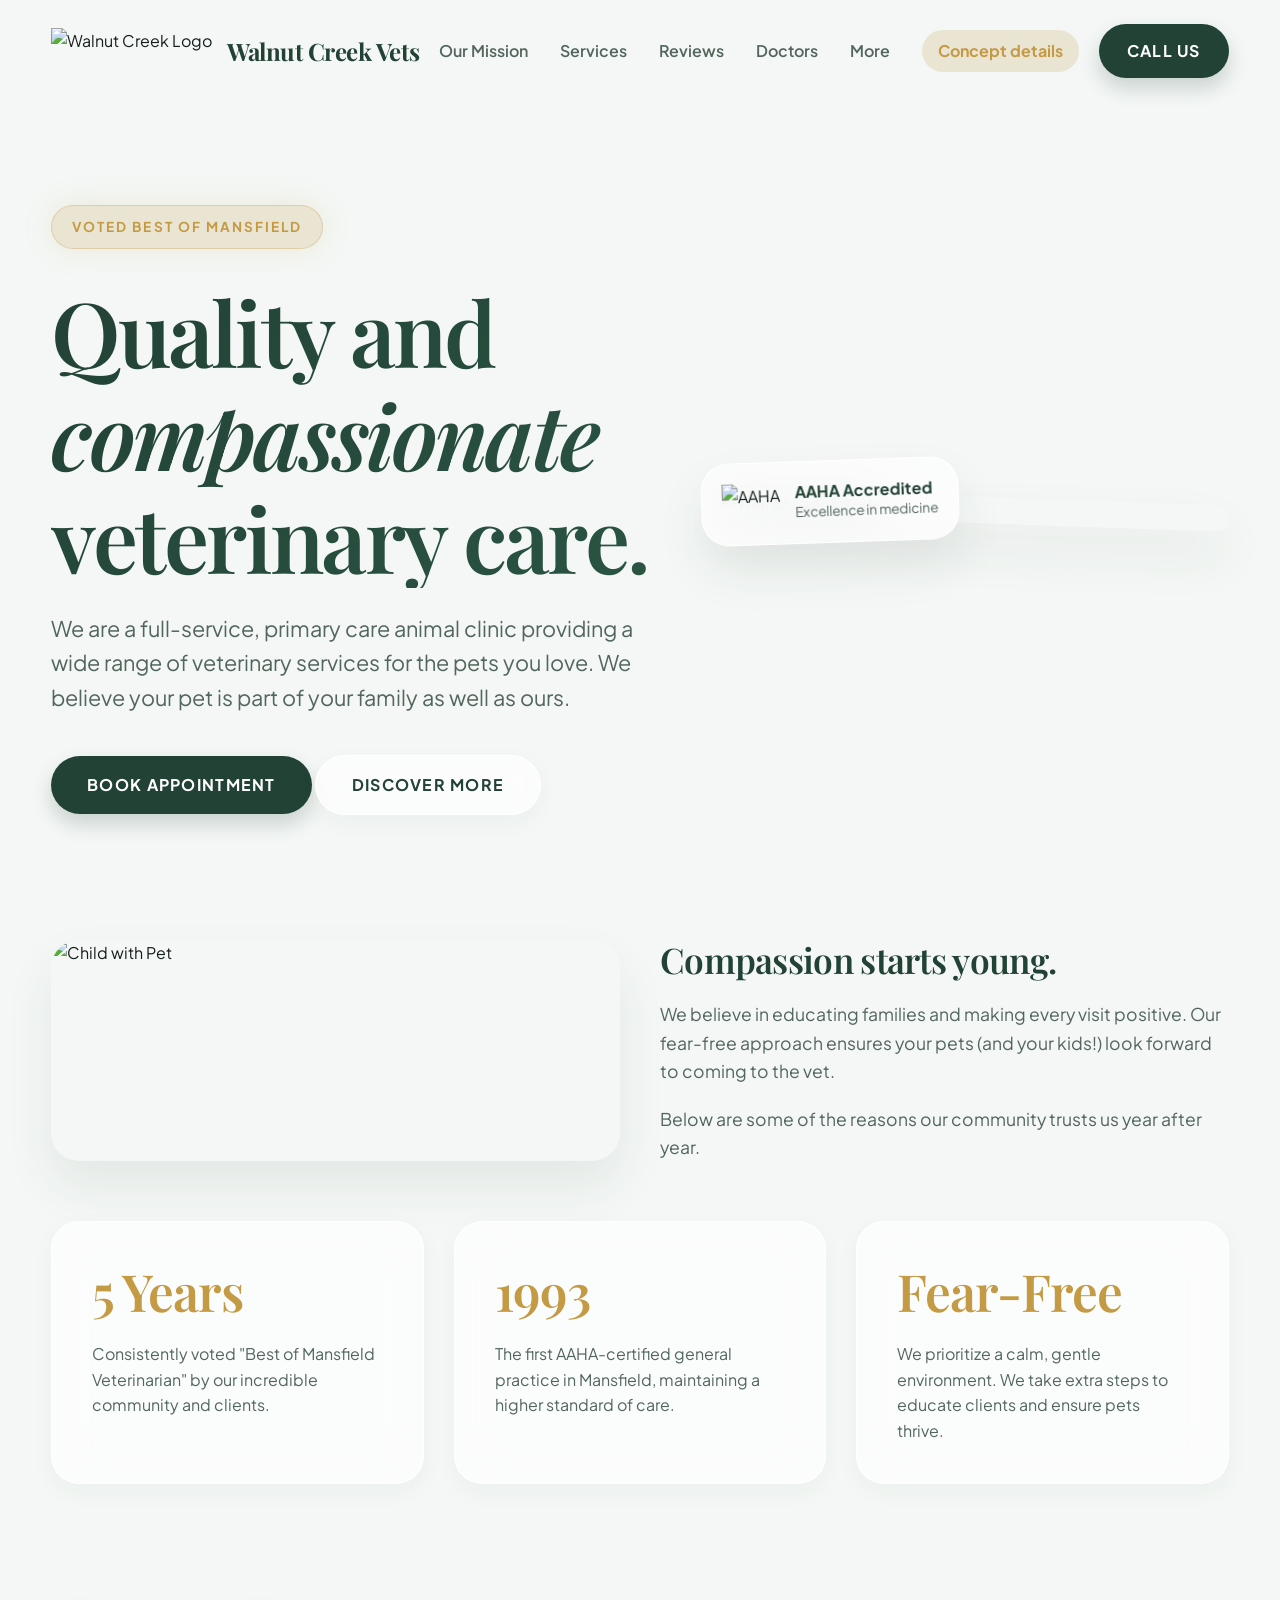
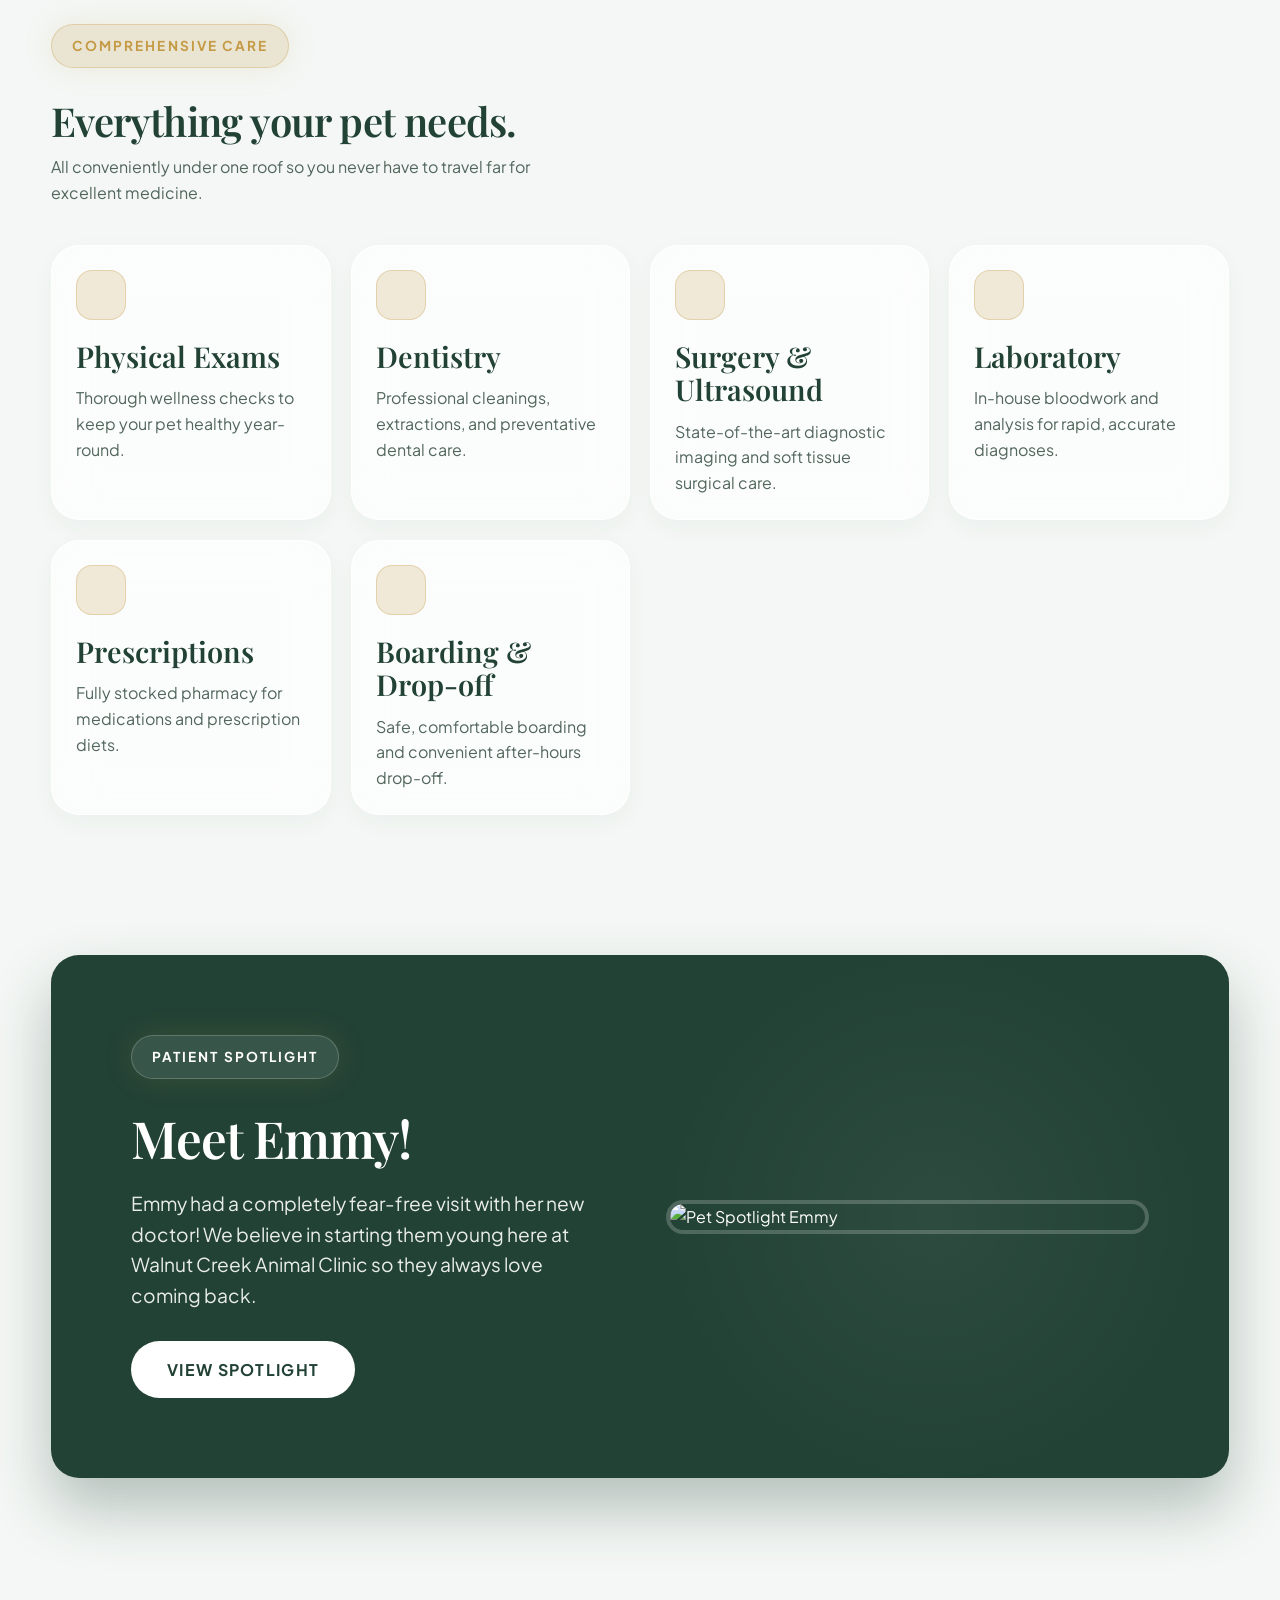
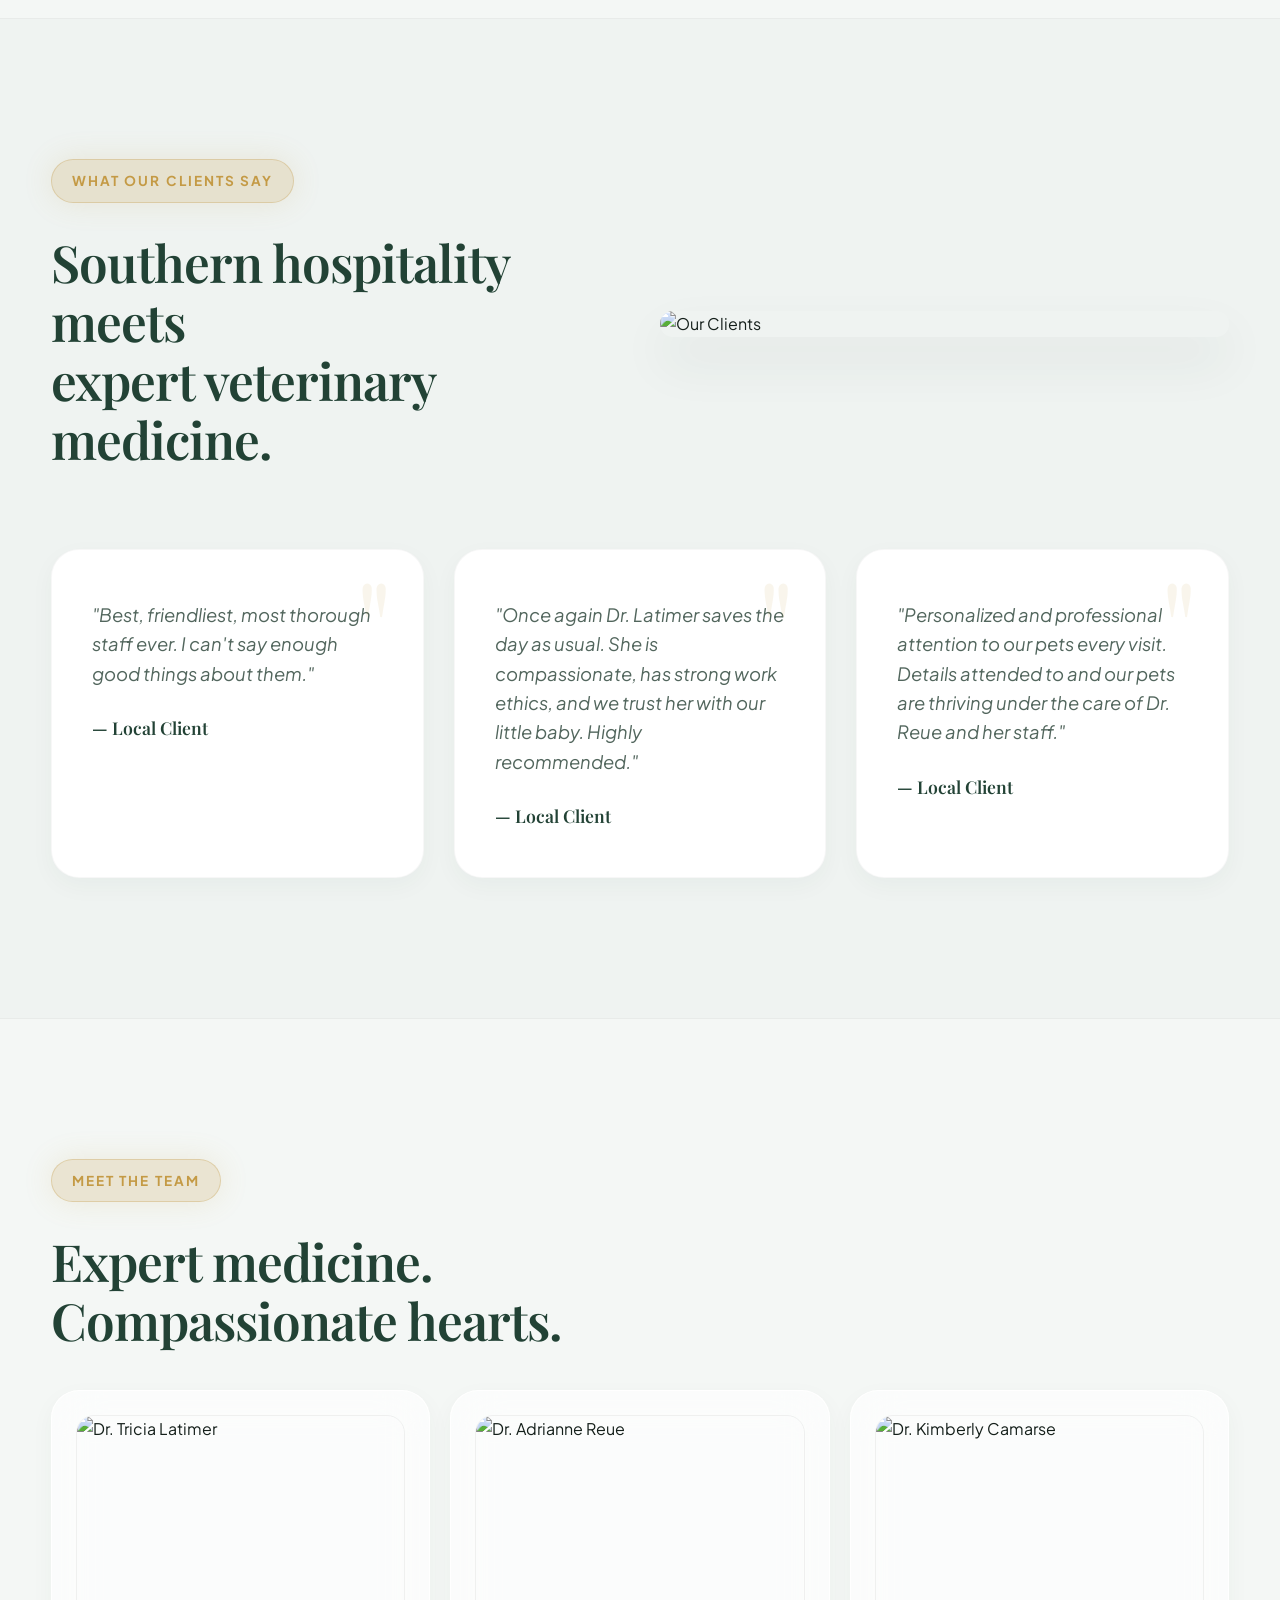
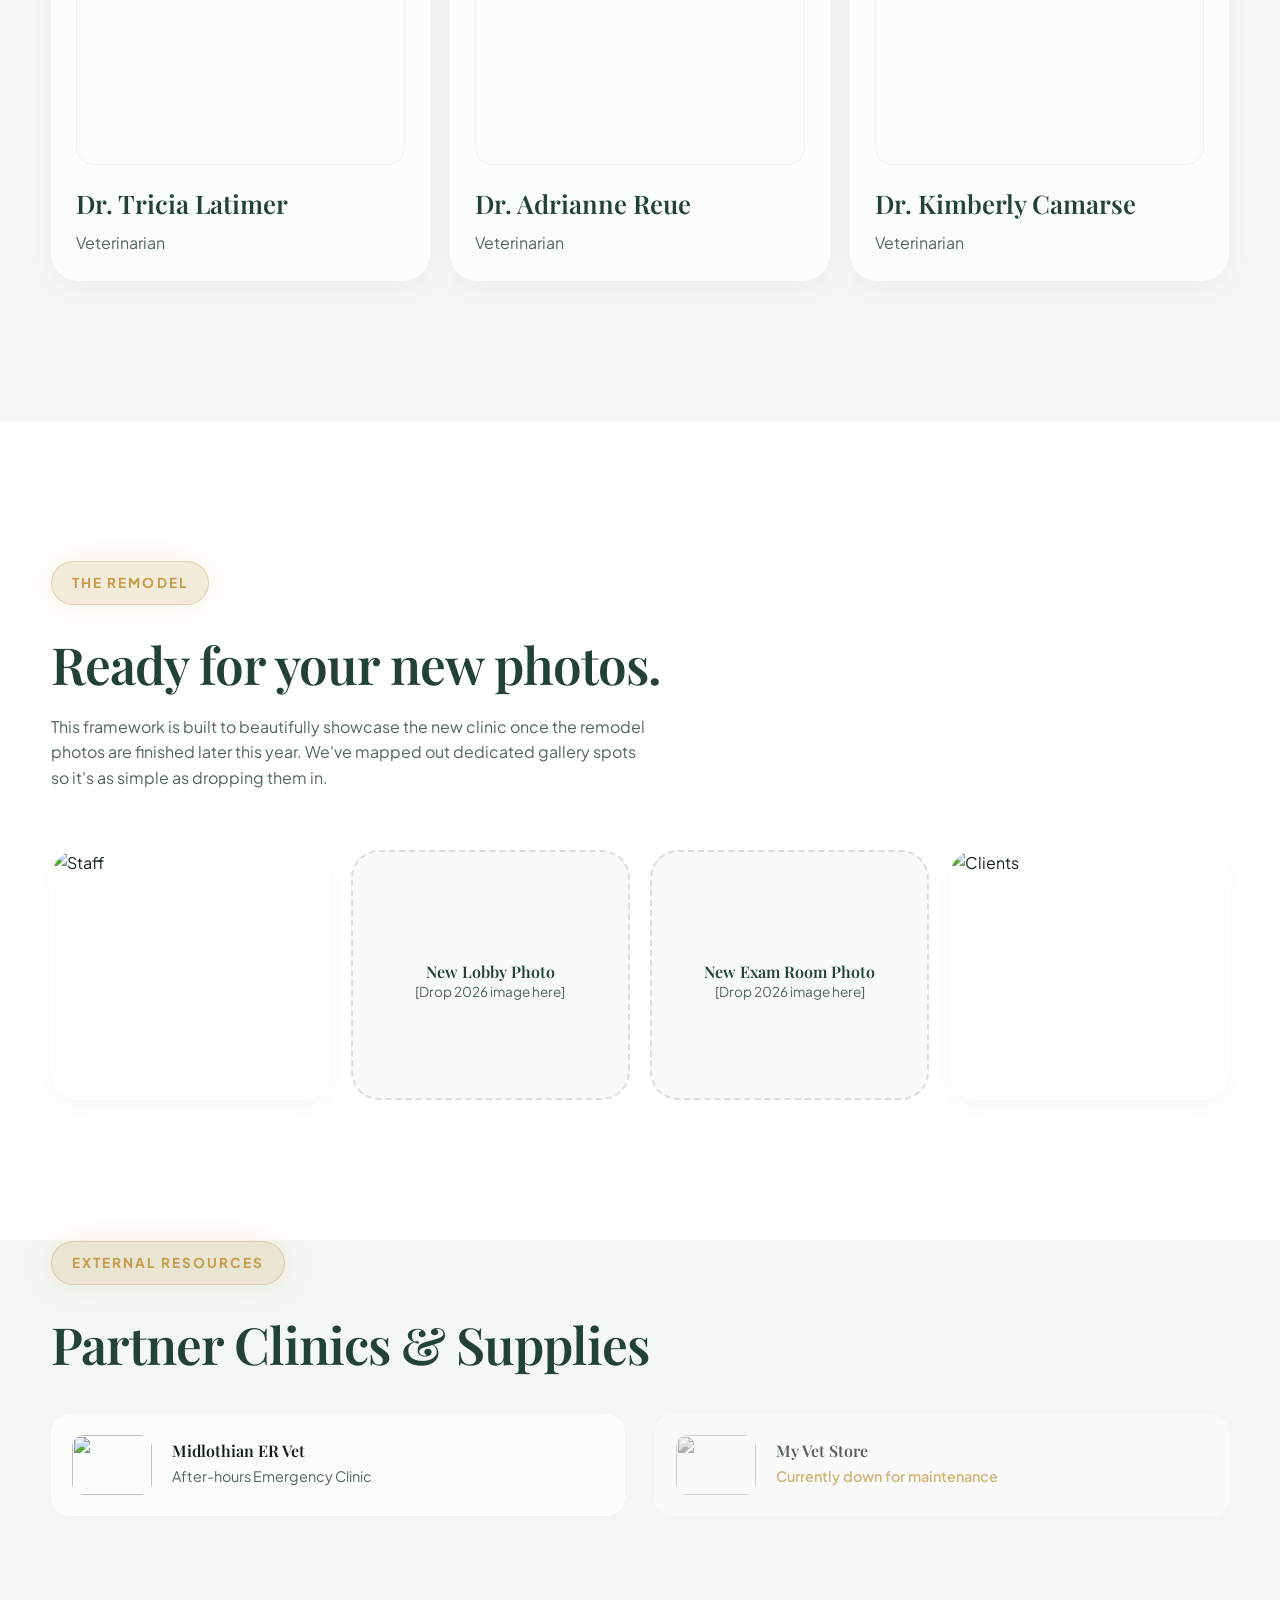
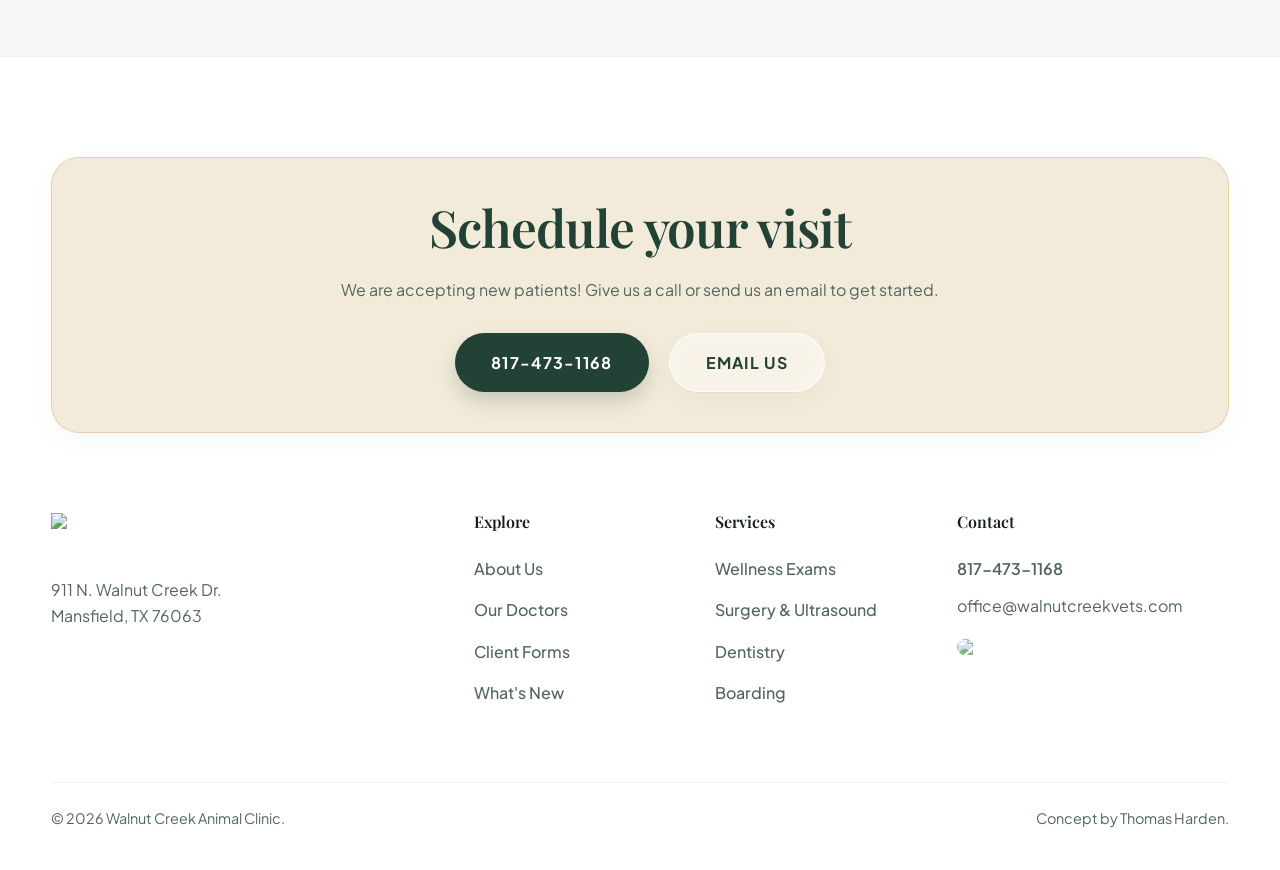
==== commit 9ee262b3: "Add new photos, remodel gallery placeholders, and compress services grid" ====
--- a/index.html
+++ b/index.html
@@ -83,6 +83,17 @@
 <!-- ========== STATS & MISSION ========== -->
 <section class="section" id="about" style="padding-top: 40px;">
   <div class="container">
+    <div style="display: flex; gap: 40px; flex-wrap: wrap; margin-bottom: 60px;">
+      <div class="reveal" style="flex: 1; min-width: 300px; border-radius: var(--radius); overflow: hidden; box-shadow: var(--shadow-lg);">
+        <img src="http://walnutcreekvets.com/wp-content/uploads/2016/07/DSC_01092-webbuilding-1.jpg" alt="Child with Pet" style="width: 100%; height: 100%; object-fit: cover;">
+      </div>
+      <div class="reveal delay-1" style="flex: 1; min-width: 300px; display: flex; flex-direction: column; justify-content: center;">
+        <h2 style="font-size: 2.2rem; margin-bottom: 20px;">Compassion starts young.</h2>
+        <p class="text-muted" style="font-size: 1.1rem; margin-bottom: 20px;">We believe in educating families and making every visit positive. Our fear-free approach ensures your pets (and your kids!) look forward to coming to the vet.</p>
+        <p class="text-muted" style="font-size: 1.1rem;">Below are some of the reasons our community trusts us year after year.</p>
+      </div>
+    </div>
+    
     <div class="stats-grid">
       <div class="glass-card reveal">
         <h2 class="text-gold">5 Years</h2>
@@ -101,10 +112,12 @@
 </section>
 
 <!-- ========== SERVICES ========== -->
-<section class="section" id="services">
+<section class="section" id="services" style="padding-top: 0;">
   <div class="container">
     <div class="hero-tag reveal">Comprehensive Care</div>
-    <h2 class="reveal delay-1">Everything your pet needs.<br>All under one roof.</h2>
+    <h2 class="reveal delay-1" style="font-size: 2.5rem; margin-bottom: 10px;">Everything your pet needs.</h2>
+    <p class="reveal delay-1 text-muted" style="max-width: 500px; margin-bottom: 30px;">All conveniently under one roof so you never have to travel far for excellent medicine.</p>
+    
     <div class="services-grid">
       <a href="paywall.html" class="glass-card reveal">
         <div class="service-icon"><i class="ph ph-stethoscope"></i></div>
@@ -160,8 +173,15 @@
 <!-- ========== REVIEWS ========== -->
 <section class="section" id="reviews" style="background: rgba(34, 66, 53, 0.02); border-top: 1px solid rgba(0,0,0,0.03); border-bottom: 1px solid rgba(0,0,0,0.03);">
   <div class="container">
-    <div class="hero-tag reveal">What Our Clients Say</div>
-    <h2 class="reveal delay-1">Southern hospitality meets<br>expert veterinary medicine.</h2>
+    <div style="display: flex; gap: 40px; flex-wrap: wrap; margin-bottom: 60px; align-items: center;">
+      <div style="flex: 1; min-width: 300px;">
+        <div class="hero-tag reveal">What Our Clients Say</div>
+        <h2 class="reveal delay-1">Southern hospitality meets<br>expert veterinary medicine.</h2>
+      </div>
+      <div class="reveal delay-2" style="flex: 1; min-width: 300px; border-radius: var(--radius); overflow: hidden; box-shadow: var(--shadow-lg);">
+        <img src="http://walnutcreekvets.com/wp-content/uploads/2014/10/pic-slider-from-our-clients.jpg" alt="Our Clients" style="width: 100%; height: auto; object-fit: cover;">
+      </div>
+    </div>
     
     <div class="reviews-grid">
       <div class="review-card reveal">
@@ -207,6 +227,34 @@
         </div>
         <h3 style="font-size: 1.6rem;">Dr. Kimberly Camarse</h3>
         <p class="text-muted">Veterinarian</p>
+      </div>
+    </div>
+  </div>
+</section>
+
+<!-- ========== PHOTO GALLERY (WITH PLACEHOLDERS) ========== -->
+<section class="section" style="background: #FFF; border-bottom: 1px solid rgba(0,0,0,0.03);">
+  <div class="container">
+    <div class="hero-tag reveal">The Remodel</div>
+    <h2 class="reveal delay-1">Ready for your new photos.</h2>
+    <p class="reveal delay-1 text-muted" style="max-width: 600px;">This framework is built to beautifully showcase the new clinic once the remodel photos are finished later this year. We've mapped out dedicated gallery spots so it's as simple as dropping them in.</p>
+    
+    <div class="gallery-grid">
+      <div class="gallery-img reveal">
+        <img src="http://walnutcreekvets.com/wp-content/uploads/2017/09/DSC_00102-staffweb-1.jpg" alt="Staff">
+      </div>
+      <div class="photo-placeholder reveal delay-1">
+        <i class="ph ph-camera" style="font-size: 2.5rem; margin-bottom: 15px;"></i>
+        <h4 style="color: var(--primary);">New Lobby Photo</h4>
+        <p style="font-size: 0.85rem;">[Drop 2026 image here]</p>
+      </div>
+      <div class="photo-placeholder reveal delay-2">
+        <i class="ph ph-camera-plus" style="font-size: 2.5rem; margin-bottom: 15px;"></i>
+        <h4 style="color: var(--primary);">New Exam Room Photo</h4>
+        <p style="font-size: 0.85rem;">[Drop 2026 image here]</p>
+      </div>
+      <div class="gallery-img reveal delay-3">
+        <img src="http://walnutcreekvets.com/wp-content/uploads/2014/10/pic-slider-from-our-clients.jpg" alt="Clients">
       </div>
     </div>
   </div>
--- a/style.css
+++ b/style.css
@@ -152,11 +152,14 @@
 
 /* Features & Grids */
 .stats-grid { display: grid; grid-template-columns: repeat(auto-fit, minmax(280px, 1fr)); gap: 30px; margin-top: 60px; }
-.services-grid { display: grid; grid-template-columns: repeat(auto-fit, minmax(320px, 1fr)); gap: 30px; margin-top: 60px; }
+
+/* Compressed Services Grid */
+.services-grid { display: grid; grid-template-columns: repeat(auto-fit, minmax(240px, 1fr)); gap: 20px; margin-top: 40px; }
+.services-grid .glass-card { padding: 24px; }
 .service-icon {
-  width: 70px; height: 70px; border-radius: 20px; background: var(--accent-glow);
-  display: flex; align-items: center; justify-content: center; margin-bottom: 30px;
-  color: var(--accent); font-size: 2.2rem; border: 1px solid rgba(196, 154, 69, 0.3);
+  width: 50px; height: 50px; border-radius: 16px; background: var(--accent-glow);
+  display: flex; align-items: center; justify-content: center; margin-bottom: 20px;
+  color: var(--accent); font-size: 1.5rem; border: 1px solid rgba(196, 154, 69, 0.3);
   transition: 0.4s;
 }
 .glass-card:hover .service-icon { transform: scale(1.1) rotate(5deg); background: var(--accent); color: #FFF; }
@@ -201,6 +204,19 @@
 }
 .resource-card:hover { background: #FFF; transform: translateX(10px); border-color: var(--accent); }
 .resource-img { width: 80px; height: 60px; border-radius: 12px; overflow: hidden; }
+
+/* Photo Gallery & Placeholders */
+.gallery-grid { display: grid; grid-template-columns: repeat(auto-fit, minmax(250px, 1fr)); gap: 20px; margin-top: 60px; }
+.photo-placeholder {
+  background: rgba(34, 66, 53, 0.03); border: 2px dashed rgba(34, 66, 53, 0.15);
+  border-radius: var(--radius); display: flex; flex-direction: column; align-items: center;
+  justify-content: center; padding: 40px; text-align: center; color: var(--text-muted);
+  min-height: 250px; transition: 0.3s; cursor: pointer;
+}
+.photo-placeholder:hover { background: rgba(34, 66, 53, 0.06); border-color: var(--accent); color: var(--accent); transform: scale(1.02); }
+.gallery-img { border-radius: var(--radius); overflow: hidden; height: 250px; box-shadow: var(--shadow-sm); }
+.gallery-img img { width: 100%; height: 100%; object-fit: cover; transition: transform 0.8s var(--ease-out-expo); }
+.gallery-img:hover img { transform: scale(1.05); }
 
 /* Reveal Animations */
 .reveal { opacity: 0; transform: translateY(50px); transition: all 1.2s var(--ease-out-expo); }
